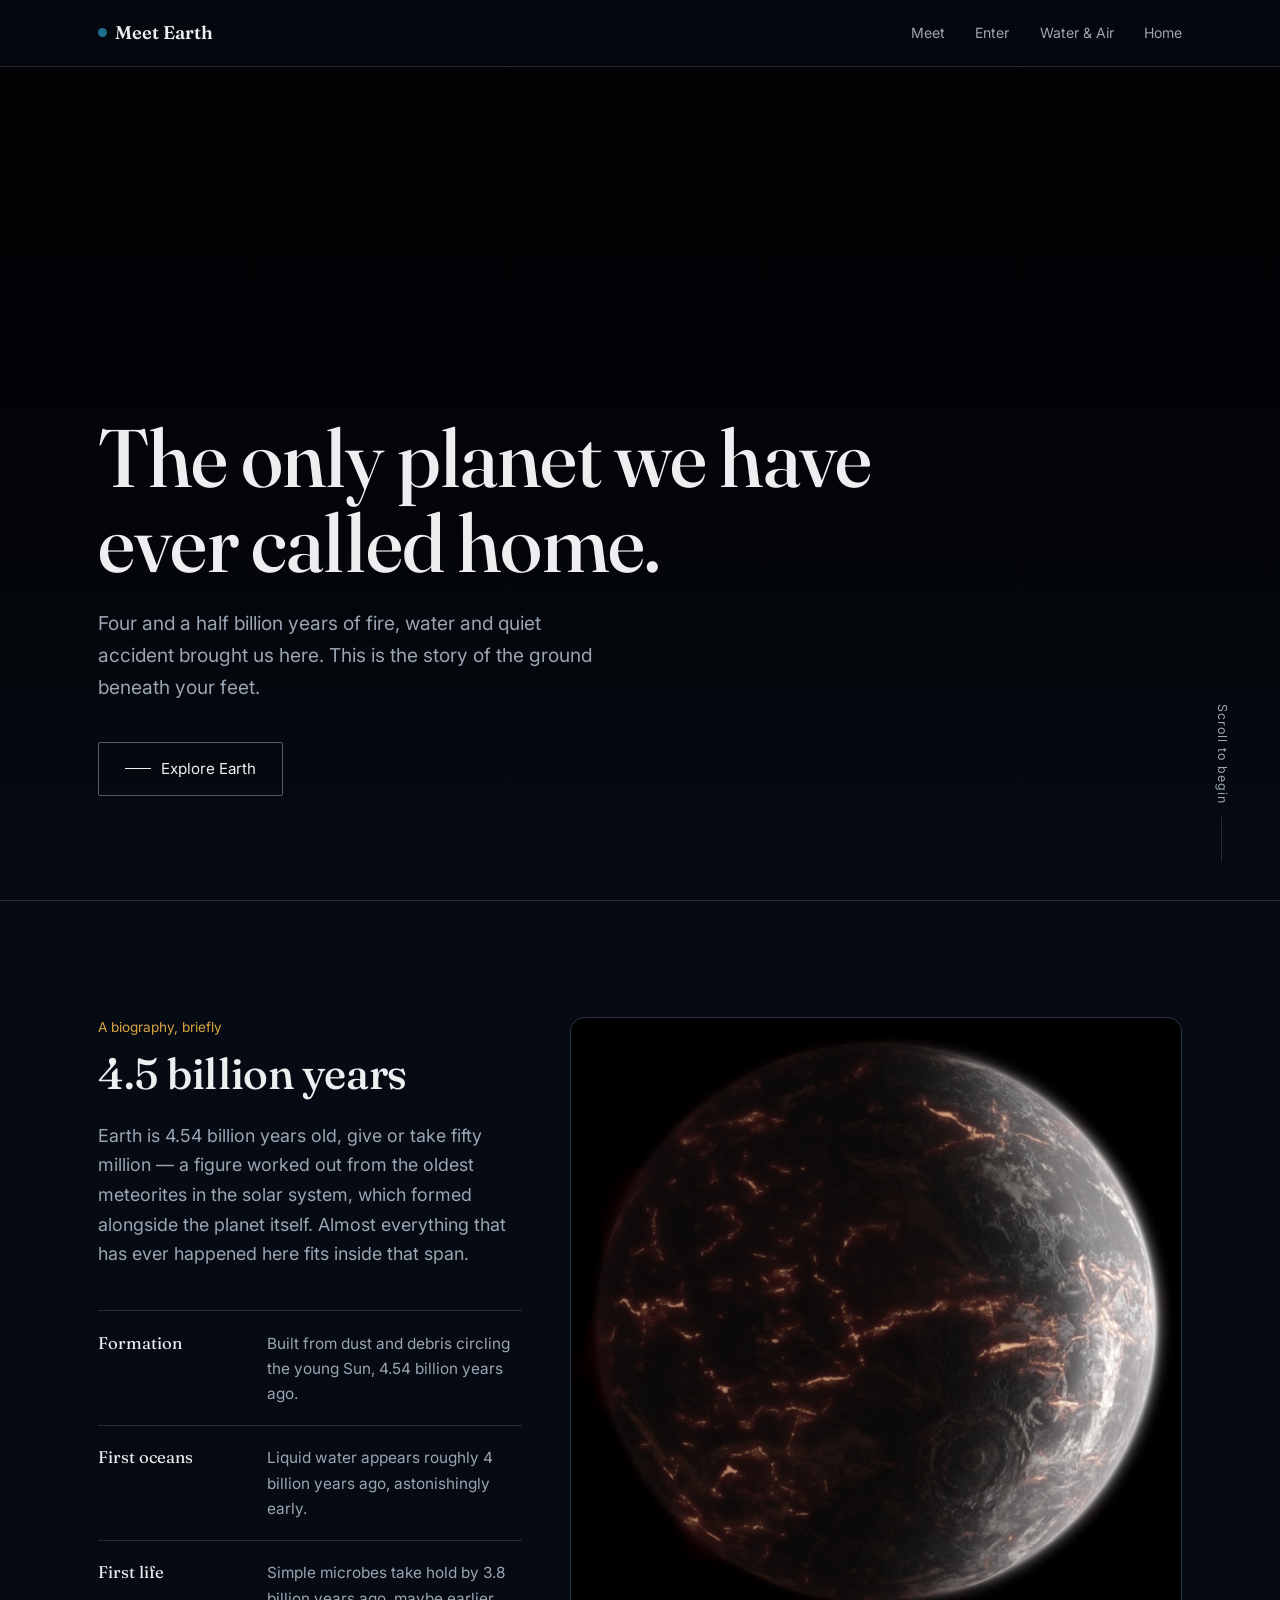
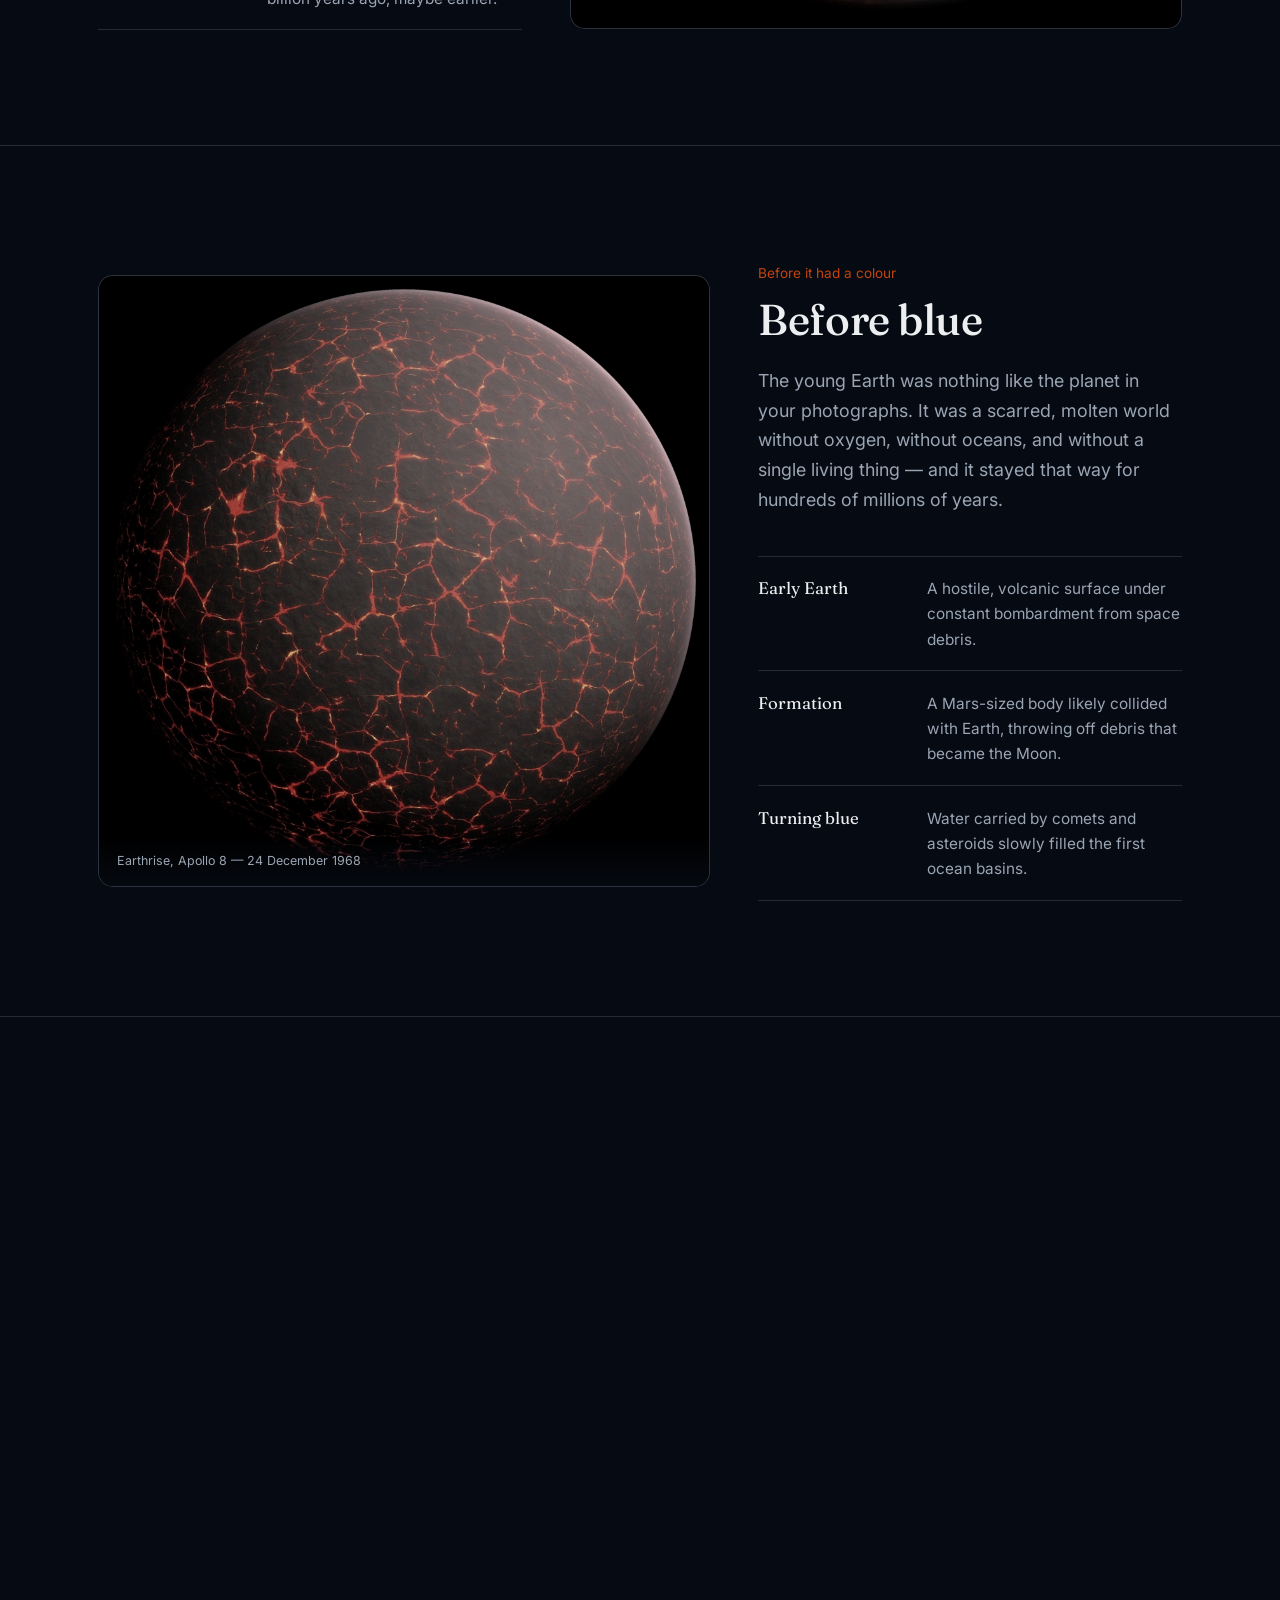
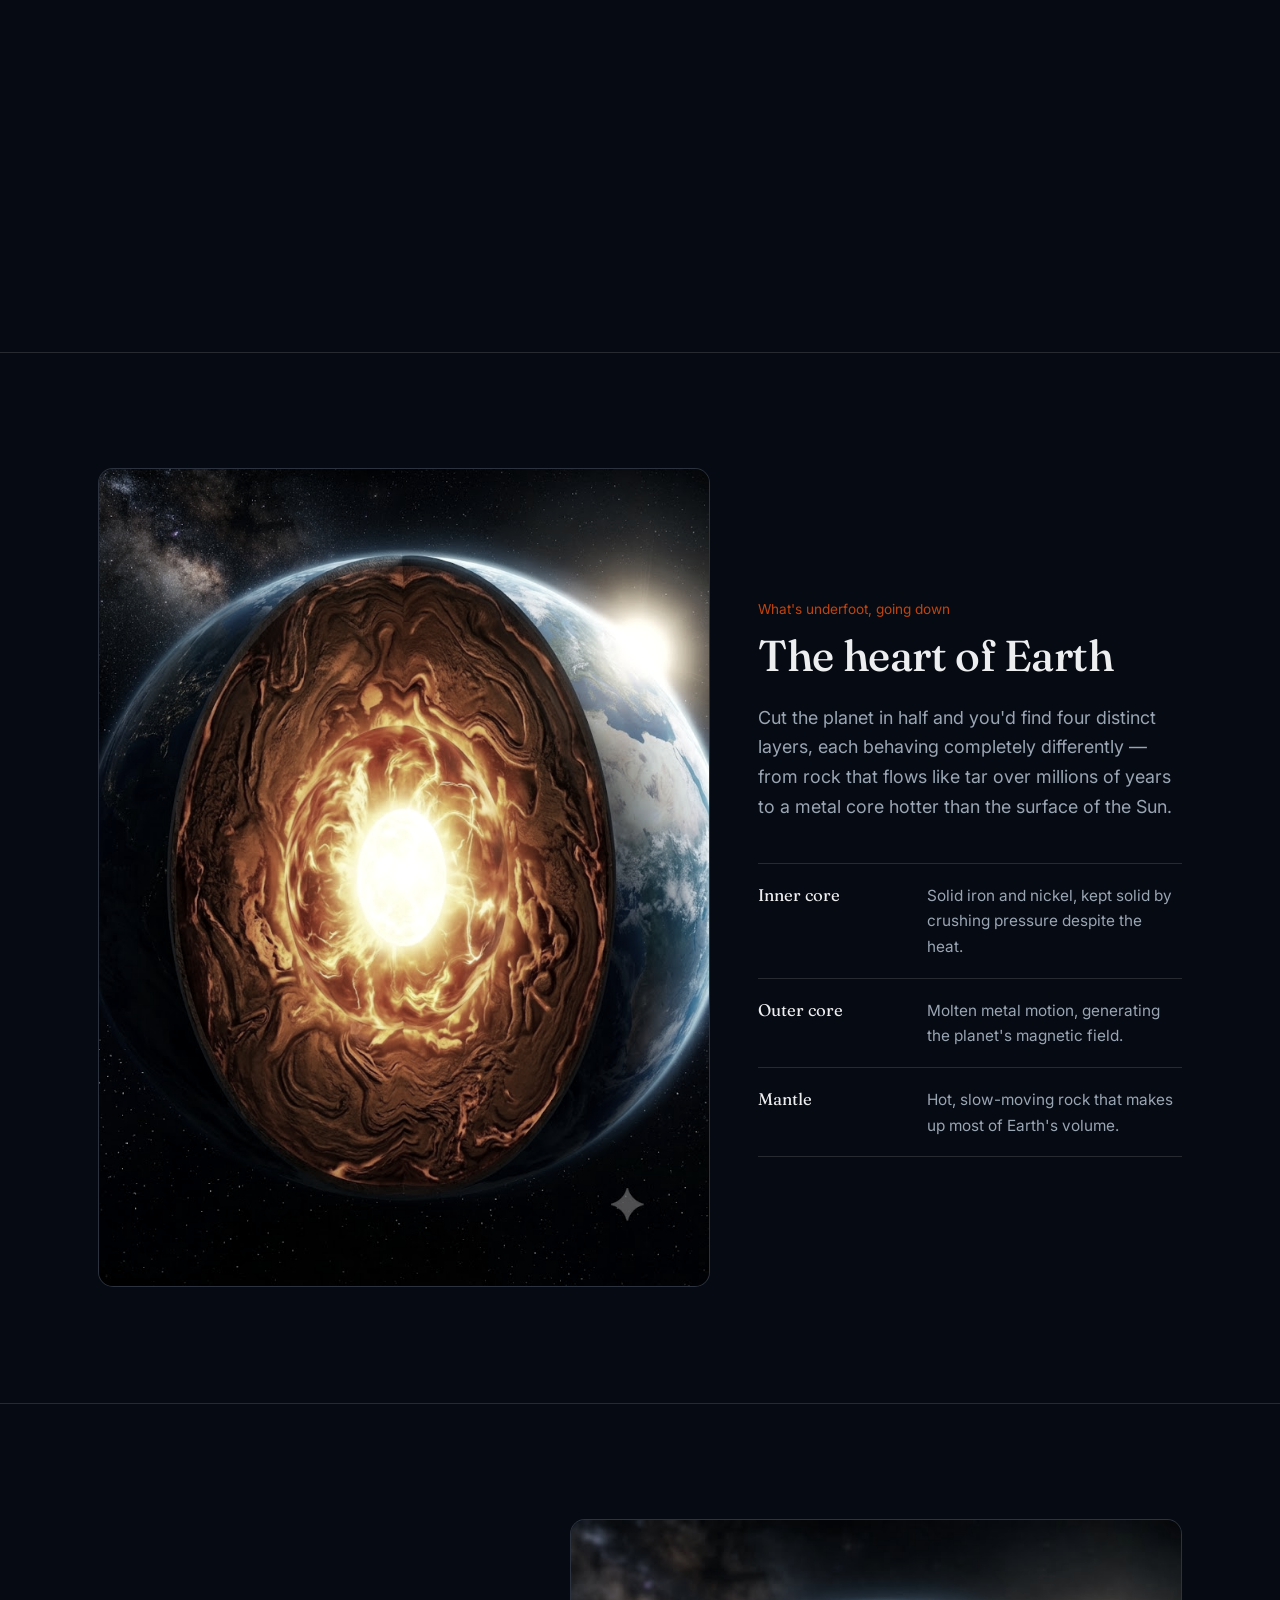
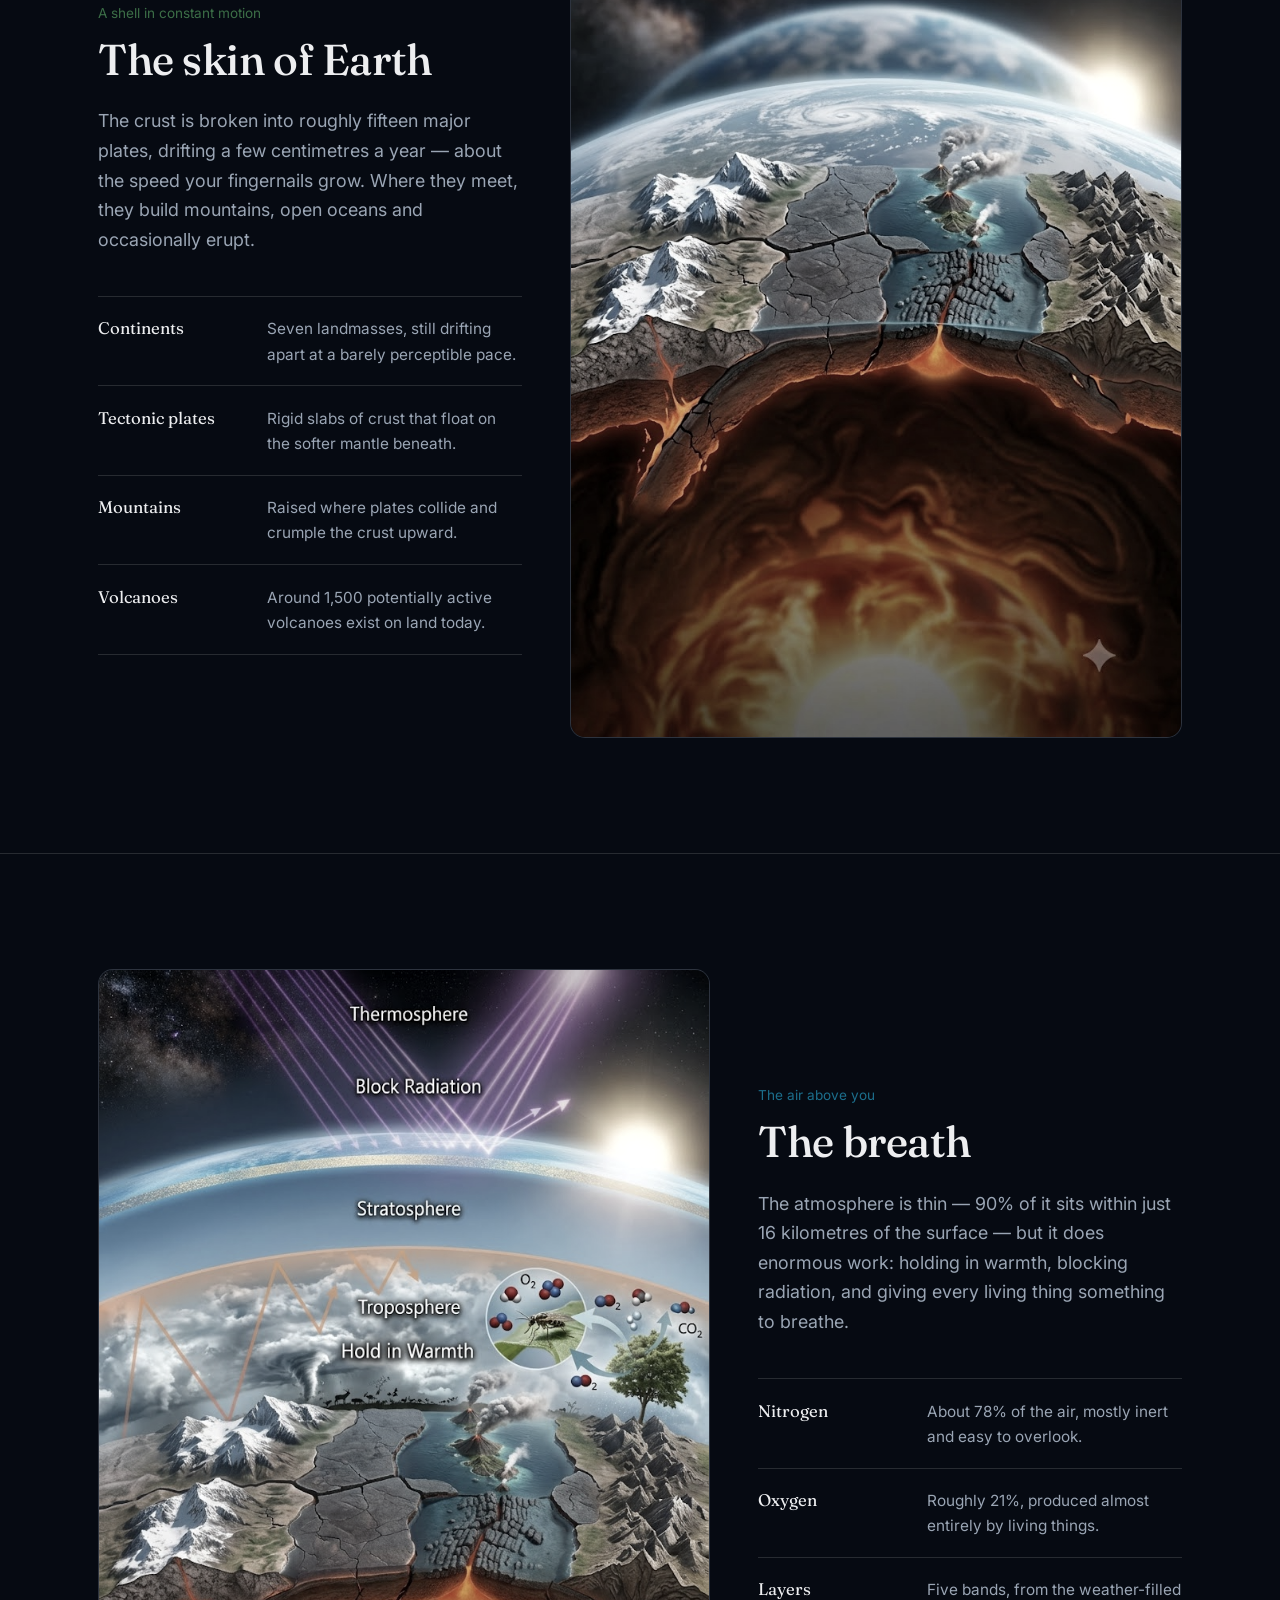
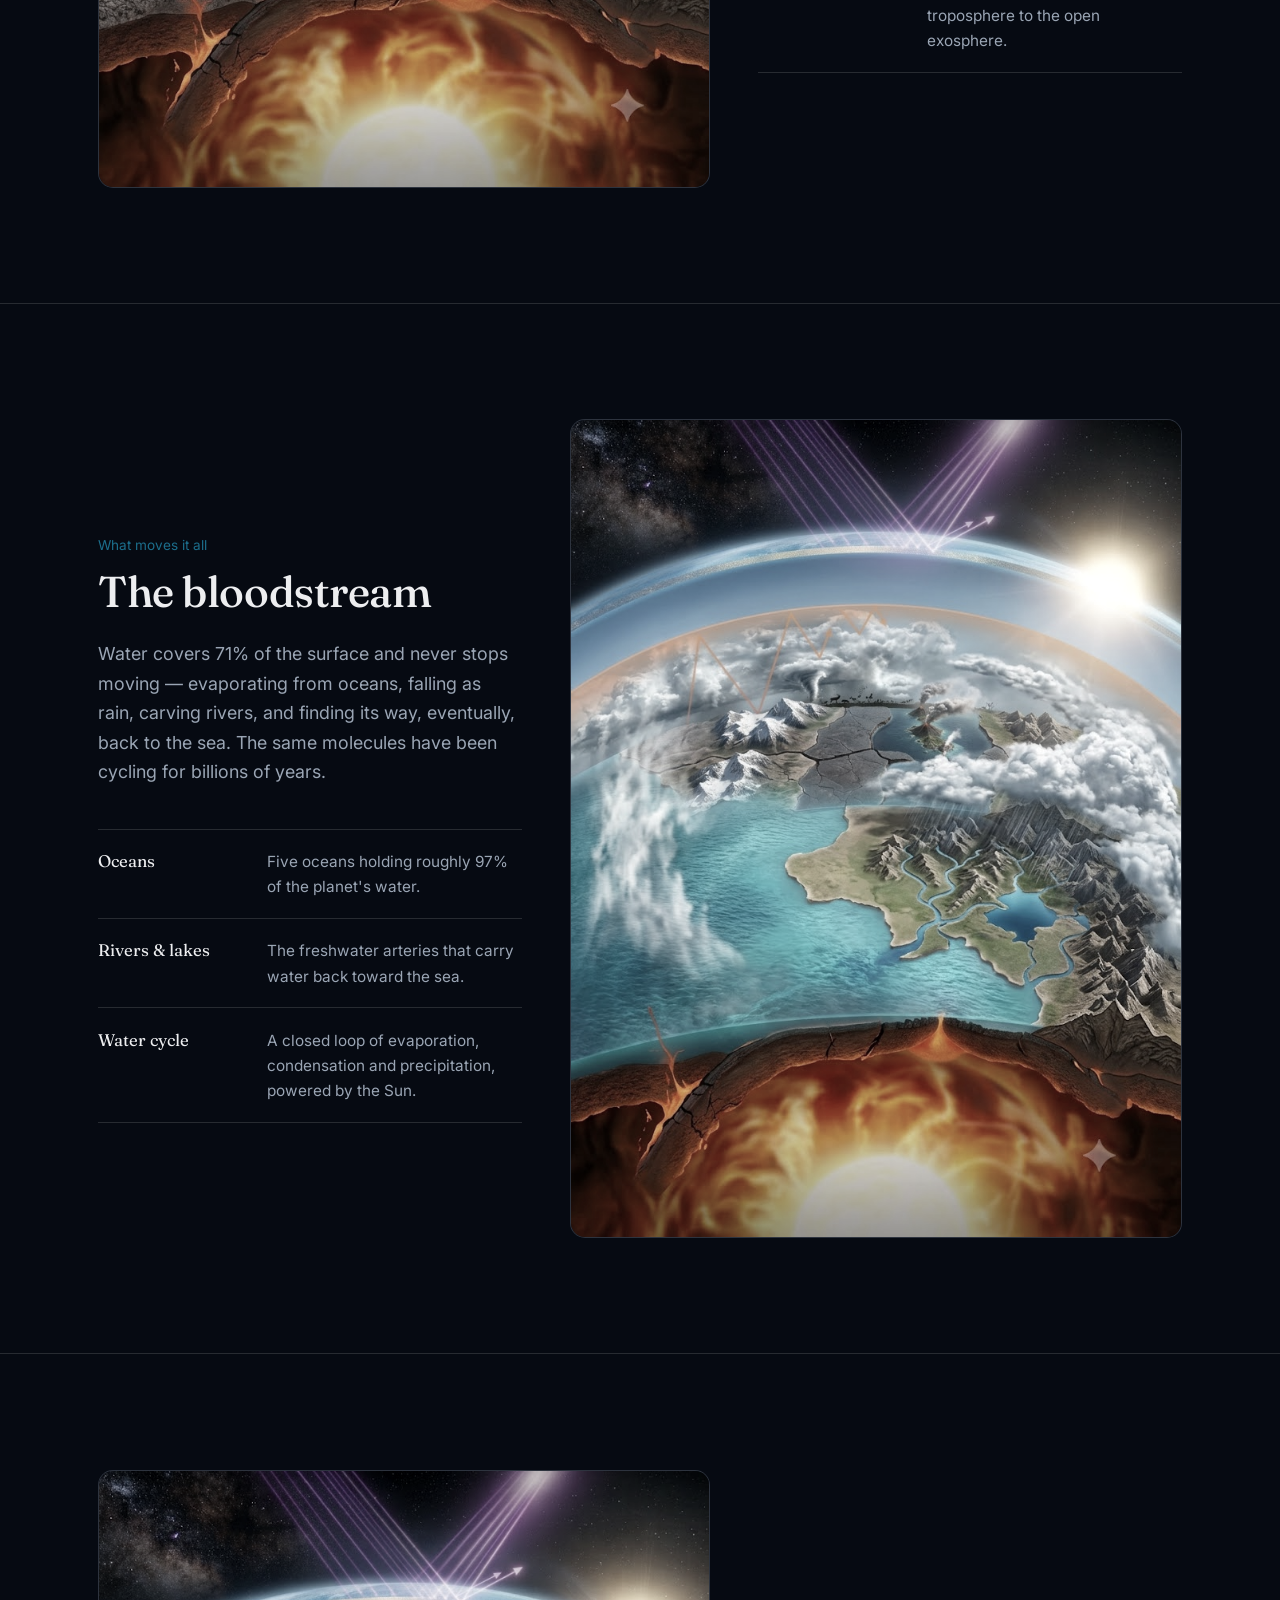
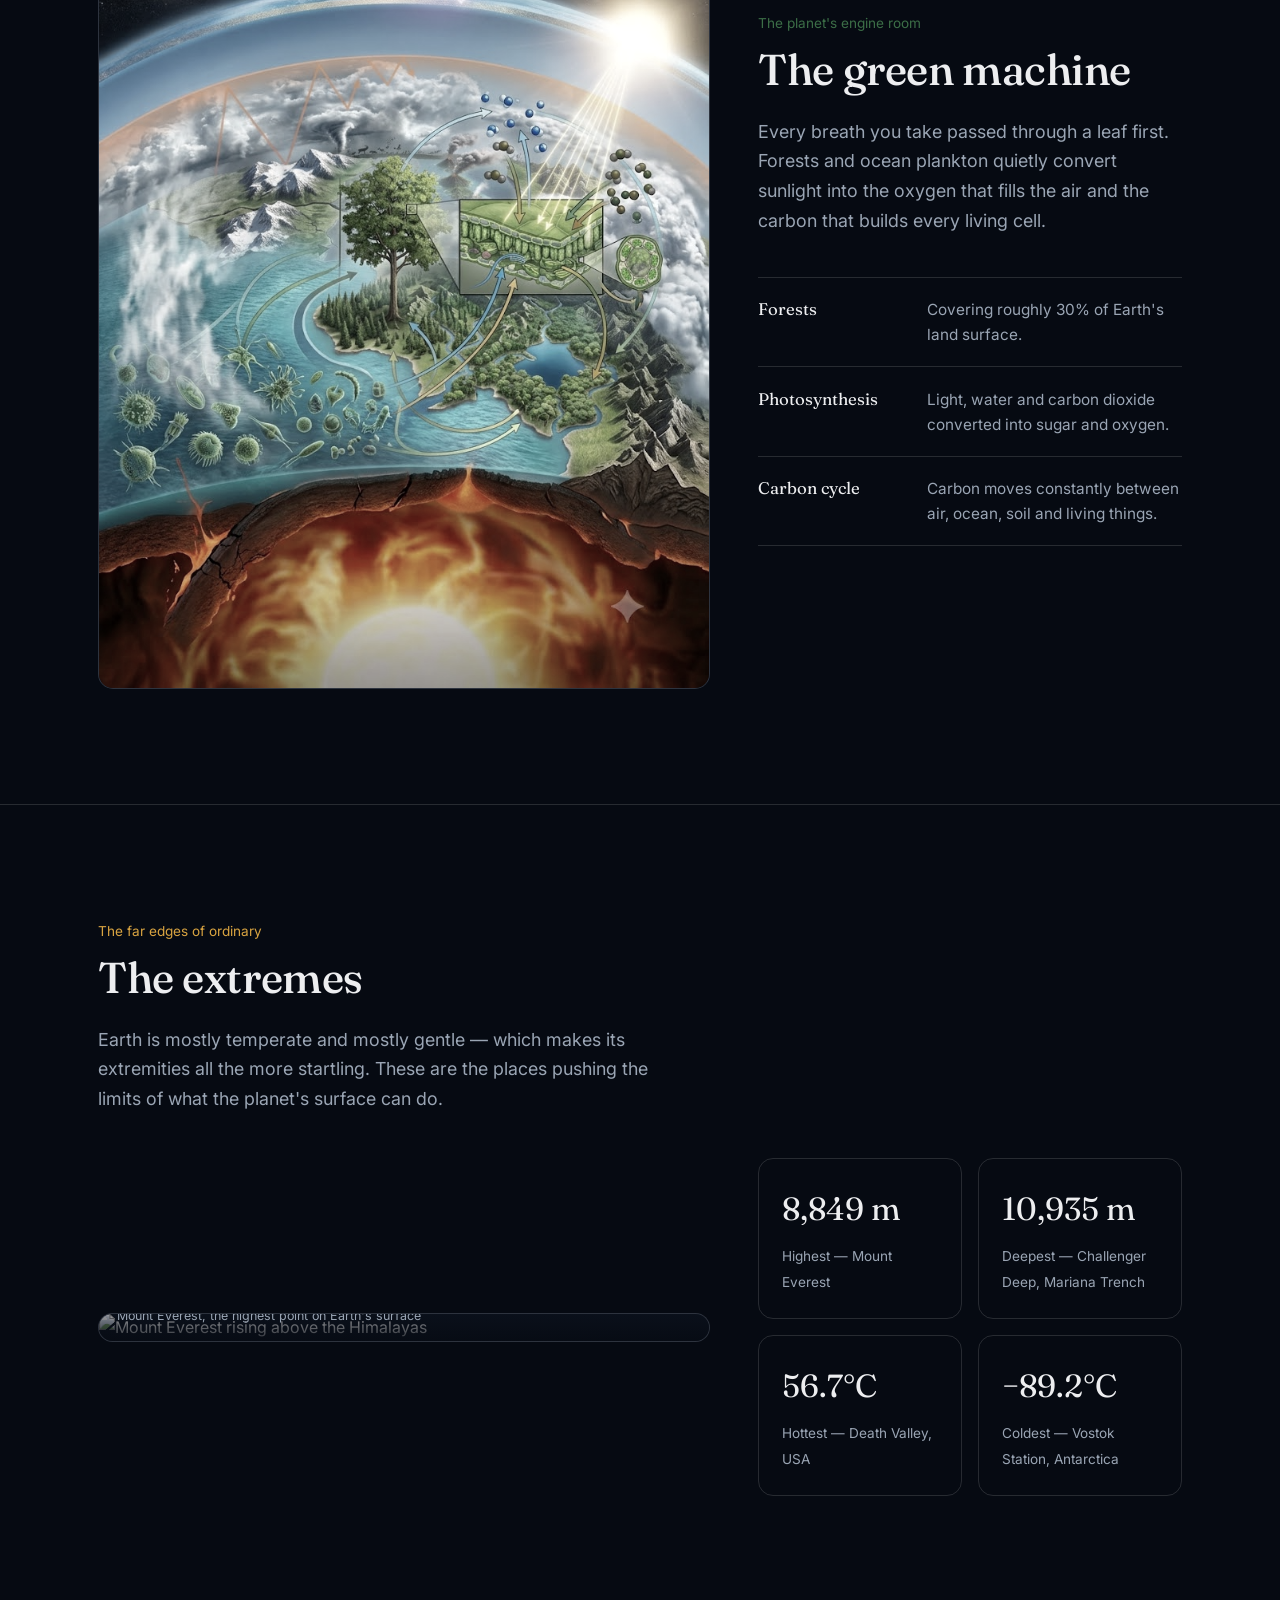
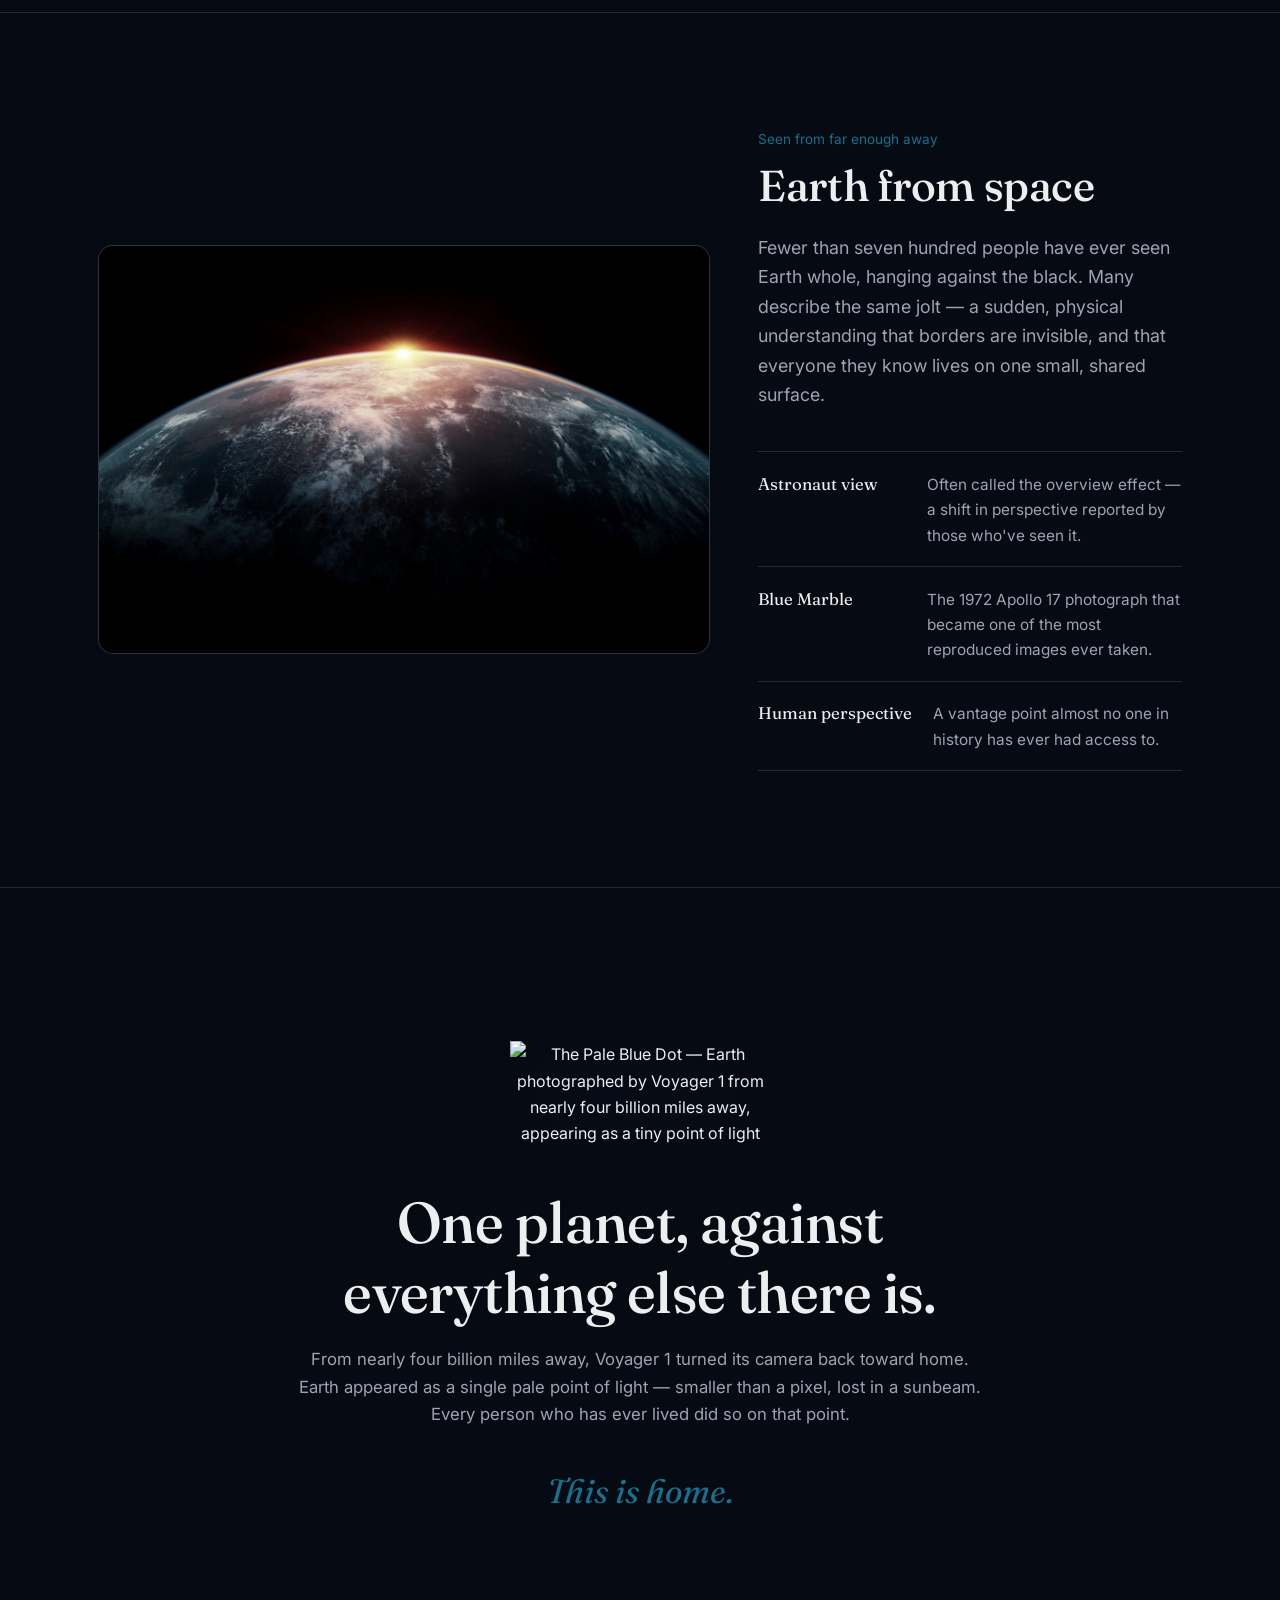
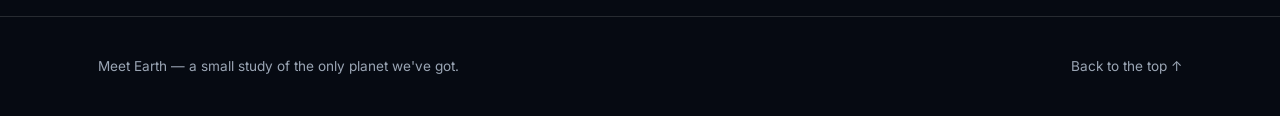
==== index.html @ 146e315c "New" ====
<!DOCTYPE html>
<html lang="en">

<head>
  <meta charset="UTF-8">
  <meta name="viewport" content="width=device-width, initial-scale=1.0">
  <title>Meet Earth</title>

  <link rel="preconnect" href="https://fonts.googleapis.com">
  <link rel="preconnect" href="https://fonts.gstatic.com" crossorigin>
  <link
    href="https://fonts.googleapis.com/css2?family=Fraunces:opsz,wght@9..144,300;9..144,500;9..144,600;9..144,700&family=Inter:wght@300;400;500;600&display=swap"
    rel="stylesheet">
  <link href="https://cdnjs.cloudflare.com/ajax/libs/bootstrap/5.3.3/css/bootstrap.min.css" rel="stylesheet">
  <link rel="stylesheet" href="css/style.css">
  <link rel="shortcut icon" href="img/image copy 35.png" type="image/x-icon">
</head>

<body>

  <nav class="site-nav">
  <div class="container-narrow">
    <a href="#top" class="brand"><span class="brand-dot"></span>Meet Earth</a>

    <input type="checkbox" id="navToggle" class="nav-toggle-checkbox">
    <label for="navToggle" class="nav-toggle" aria-label="Toggle menu">
      <span></span>
      <span></span>
      <span></span>
    </label>

    <ul class="nav-links">
      <li><a class="active" href="index.html">Meet</a></li>
      <li><a href="earth.html">Enter</a></li>
      <li><a href="earth1.html">Water &amp; Air</a></li>
      <!-- <li><a href="#ch10">Extremes</a></li> -->
      <li><a href="#ch12">Home</a></li>
    </ul>
  </div>
</nav>

  <!-- 01 HERO -->
  <header id="top" class="hero">
    <div class="container-narrow hero-inner">

      <h1>The only planet we have ever called home.</h1>
      <p class="hero-tagline">Four and a half billion years of fire, water and quiet accident brought us here. This is
        the story of the ground beneath your feet.</p>
      <a href="#ch02" class="cta"><span class="line"></span> Explore Earth</a>
    </div>
    <div class="hero-scroll">Scroll to begin</div>
  </header>

  <main>

    <!-- 02 — 4.5 BILLION YEARS -->
    <section id="ch02" class="chapter">
      <div class="container-narrow">
        <div class="row g-5 align-items-center">
          <div class="col-lg-5 reveal">
            
            <p class="chapter-kicker">A biography, briefly</p>
            <h2 class="chapter-title">4.5 billion years</h2>
            <p class="chapter-lede">Earth is 4.54 billion years old, give or take fifty million — a figure worked out
              from the oldest meteorites in the solar system, which formed alongside the planet itself. Almost
              everything that has ever happened here fits inside that span.</p>
            <ul class="facts">
              <li><span class="f-label">Formation</span>
                <p class="f-detail">Built from dust and debris circling the young Sun, 4.54 billion years ago.</p>
              </li>
              <li><span class="f-label">First oceans</span>
                <p class="f-detail">Liquid water appears roughly 4 billion years ago, astonishingly early.</p>
              </li>
              <li><span class="f-label">First life</span>
                <p class="f-detail">Simple microbes take hold by 3.8 billion years ago, maybe earlier.</p>
              </li>
            </ul>
          </div>
          <div class="col-lg-7 reveal">
            <div class="media-frame">
              <img src="img/image copy 3.png" alt="">
            </div>
          </div>
        </div>
      </div>
    </section>

    <!-- 03 — BEFORE BLUE -->
    <section id="ch03" class="chapter">
      <div class="container-narrow">
        <div class="row g-5 align-items-center row-reverse-lg is-rev">
          <div class="col-lg-5 reveal">
           
            <p class="chapter-kicker">Before it had a colour</p>
            <h2 class="chapter-title">Before blue</h2>
            <p class="chapter-lede">The young Earth was nothing like the planet in your photographs. It was a scarred,
              molten world without oxygen, without oceans, and without a single living thing — and it stayed that way
              for hundreds of millions of years.</p>
            <ul class="facts">
              <li><span class="f-label">Early Earth</span>
                <p class="f-detail">A hostile, volcanic surface under constant bombardment from space debris.</p>
              </li>
              <li><span class="f-label">Formation</span>
                <p class="f-detail">A Mars-sized body likely collided with Earth, throwing off debris that became the
                  Moon.</p>
              </li>
              <li><span class="f-label">Turning blue</span>
                <p class="f-detail">Water carried by comets and asteroids slowly filled the first ocean basins.</p>
              </li>
            </ul>
          </div>
          <div class="col-lg-7 reveal">
            <div class="media-frame">
              <img src="img/image copy 2.png" alt="">
              <div class="cap">Earthrise, Apollo 8 — 24 December 1968</div>
            </div>
          </div>
        </div>
      </div>
    </section>

    <!-- 04 — THE PLANET THAT MOVES -->
    <section id="ch04" class="chapter">
      <div class="container-narrow">
        <div class="row g-5 align-items-center">
          <div class="col-lg-5 reveal">
            
            <p class="chapter-kicker">Nothing here stands still</p>
            <h2 class="chapter-title">The planet that moves</h2>
            <p class="chapter-lede">You are currently spinning at roughly 1,670 kilometres an hour and hurtling around
              the Sun at over 107,000 kilometres an hour — and you feel none of it. Earth's motion is what gives us day,
              night and the seasons.</p>
            <ul class="facts">
              <li><span class="f-label">Rotation</span>
                <p class="f-detail">One spin on its axis every 23 hours, 56 minutes.</p>
              </li>
              <li><span class="f-label">Revolution</span>
                <p class="f-detail">One full orbit of the Sun every 365.25 days.</p>
              </li>
              <li><span class="f-label">Day &amp; night</span>
                <p class="f-detail">Caused by rotation, not by the Sun moving around us.</p>
              </li>
              <li><span class="f-label">Seasons</span>
                <p class="f-detail">A 23.5° axial tilt, not distance from the Sun, is what drives them.</p>
              </li>
            </ul>
          </div>
          <div class="col-lg-7 reveal">
            <div class="media-frame">
              <img src="https://commons.wikimedia.org/wiki/Special:FilePath/Nasa%20blue%20marble.jpg?width=1400"
                alt="A full-disc view of Earth showing the curve of the planet against space">
            </div>
          </div>
        </div>
      </div>
    </section>

    <!-- 05 — THE HEART OF EARTH -->
    <section id="ch05" class="chapter">
      <div class="container-narrow">
        <div class="row g-5 align-items-center row-reverse-lg is-rev">
          <div class="col-lg-5 reveal">
           
            <p class="chapter-kicker">What's underfoot, going down</p>
            <h2 class="chapter-title">The heart of Earth</h2>
            <p class="chapter-lede">Cut the planet in half and you'd find four distinct layers, each behaving completely
              differently — from rock that flows like tar over millions of years to a metal core hotter than the surface
              of the Sun.</p>
            <ul class="facts">
              <li><span class="f-label">Inner core</span>
                <p class="f-detail">Solid iron and nickel, kept solid by crushing pressure despite the heat.</p>
              </li>
              <li><span class="f-label">Outer core</span>
                <p class="f-detail">Molten metal motion, generating the planet's magnetic field.</p>
              </li>
              <li><span class="f-label">Mantle</span>
                <p class="f-detail">Hot, slow-moving rock that makes up most of Earth's volume.</p>
              </li>
            </ul>
          </div>
          <div class="col-lg-7 reveal">
            <div class="media-frame">
              <img
                src="img/image copy 29.png" alt="Cutaway diagram of Earth's internal structure showing inner core, outer core, mantle and crust">
            </div>
          </div>
        </div>
      </div>
    </section>

    <!-- 06 — THE SKIN OF EARTH -->
    <section id="ch06" class="chapter">
      <div class="container-narrow">
        <div class="row g-5 align-items-center">
          <div class="col-lg-5 reveal">
            
            <p class="chapter-kicker">A shell in constant motion</p>
            <h2 class="chapter-title">The skin of Earth</h2>
            <p class="chapter-lede">The crust is broken into roughly fifteen major plates, drifting a few centimetres a
              year — about the speed your fingernails grow. Where they meet, they build mountains, open oceans and
              occasionally erupt.</p>
            <ul class="facts">
              <li><span class="f-label">Continents</span>
                <p class="f-detail">Seven landmasses, still drifting apart at a barely perceptible pace.</p>
              </li>
              <li><span class="f-label">Tectonic plates</span>
                <p class="f-detail">Rigid slabs of crust that float on the softer mantle beneath.</p>
              </li>
              <li><span class="f-label">Mountains</span>
                <p class="f-detail">Raised where plates collide and crumple the crust upward.</p>
              </li>
              <li><span class="f-label">Volcanoes</span>
                <p class="f-detail">Around 1,500 potentially active volcanoes exist on land today.</p>
              </li>
            </ul>
          </div>
          <div class="col-lg-7 reveal">
            <div class="media-frame">
              <img
                src="img/image copy 30.png"alt="Diagram of Earth's major tectonic plate boundaries">
            </div>
          </div>
        </div>
      </div>
    </section>

    <!-- 07 — THE BREATH -->
    <section id="ch07" class="chapter">
      <div class="container-narrow">
        <div class="row g-5 align-items-center row-reverse-lg is-rev">
          <div class="col-lg-5 reveal">
            
            <p class="chapter-kicker">The air above you</p>
            <h2 class="chapter-title">The breath</h2>
            <p class="chapter-lede">The atmosphere is thin — 90% of it sits within just 16 kilometres of the surface —
              but it does enormous work: holding in warmth, blocking radiation, and giving every living thing something
              to breathe.</p>
            <ul class="facts">
              <li><span class="f-label">Nitrogen</span>
                <p class="f-detail">About 78% of the air, mostly inert and easy to overlook.</p>
              </li>
              <li><span class="f-label">Oxygen</span>
                <p class="f-detail">Roughly 21%, produced almost entirely by living things.</p>
              </li>
              <li><span class="f-label">Layers</span>
                <p class="f-detail">Five bands, from the weather-filled troposphere to the open exosphere.</p>
              </li>
            </ul>
          </div>
          <div class="col-lg-7 reveal">
            <div class="media-frame">
              <img
                src="img/image copy 31.png"alt="Diagram of Earth's five atmospheric layers from troposphere to exosphere">
            </div>
          </div>
        </div>
      </div>
    </section>

    <!-- 08 — THE BLOODSTREAM -->
    <section id="ch08" class="chapter">
      <div class="container-narrow">
        <div class="row g-5 align-items-center">
          <div class="col-lg-5 reveal">
            
            <p class="chapter-kicker">What moves it all</p>
            <h2 class="chapter-title">The bloodstream</h2>
            <p class="chapter-lede">Water covers 71% of the surface and never stops moving — evaporating from oceans,
              falling as rain, carving rivers, and finding its way, eventually, back to the sea. The same molecules have
              been cycling for billions of years.</p>
            <ul class="facts">
              <li><span class="f-label">Oceans</span>
                <p class="f-detail">Five oceans holding roughly 97% of the planet's water.</p>
              </li>
              <li><span class="f-label">Rivers &amp; lakes</span>
                <p class="f-detail">The freshwater arteries that carry water back toward the sea.</p>
              </li>
              <li><span class="f-label">Water cycle</span>
                <p class="f-detail">A closed loop of evaporation, condensation and precipitation, powered by the Sun.
                </p>
              </li>
            </ul>
          </div>
          <div class="col-lg-7 reveal">
            <div class="media-frame">
              <img
                src="img/image copy 32.png"alt="Diagram of the water cycle showing evaporation, condensation, precipitation and runoff">
            </div>
          </div>
        </div>
      </div>
    </section>

    <!-- 09 — THE GREEN MACHINE -->
    <section id="ch09" class="chapter">
      <div class="container-narrow">
        <div class="row g-5 align-items-center row-reverse-lg is-rev">
          <div class="col-lg-5 reveal">
            
            <p class="chapter-kicker">The planet's engine room</p>
            <h2 class="chapter-title">The green machine</h2>
            <p class="chapter-lede">Every breath you take passed through a leaf first. Forests and ocean plankton
              quietly convert sunlight into the oxygen that fills the air and the carbon that builds every living cell.
            </p>
            <ul class="facts">
              <li><span class="f-label">Forests</span>
                <p class="f-detail">Covering roughly 30% of Earth's land surface.</p>
              </li>
              <li><span class="f-label">Photosynthesis</span>
                <p class="f-detail">Light, water and carbon dioxide converted into sugar and oxygen.</p>
              </li>
              <li><span class="f-label">Carbon cycle</span>
                <p class="f-detail">Carbon moves constantly between air, ocean, soil and living things.</p>
              </li>
            </ul>
          </div>
          <div class="col-lg-7 reveal">
            <div class="media-frame">
              <img
                src="img/image copy 33.png"alt="Diagram illustrating photosynthesis and the carbon cycle">
            </div>
          </div>
        </div>
      </div>
    </section>

    <!-- 10 — THE EXTREMES -->
    <section id="ch10" class="chapter">
      <div class="container-narrow">
        <div class="reveal" style="margin-bottom:2.8rem;">
         
          <p class="chapter-kicker">The far edges of ordinary</p>
          <h2 class="chapter-title">The extremes</h2>
          <p class="chapter-lede">Earth is mostly temperate and mostly gentle — which makes its extremities all the more
            startling. These are the places pushing the limits of what the planet's surface can do.</p>
        </div>
        <div class="row g-5 align-items-center">
          <div class="col-lg-7 reveal">
            <div class="media-frame">
              <img src="https://commons.wikimedia.org/wiki/Special:FilePath/Everest%2C%20Himalayas.jpg?width=1400"
                alt="Mount Everest rising above the Himalayas">
              <div class="cap">Mount Everest, the highest point on Earth's surface</div>
            </div>
          </div>
          <div class="col-lg-5 reveal">
            <div class="row g-3">
              <div class="col-6">
                <div class="stat-card"><span class="stat-num">8,849 m</span><span class="stat-label">Highest — Mount
                    Everest</span></div>
              </div>
              <div class="col-6">
                <div class="stat-card"><span class="stat-num">10,935 m</span><span class="stat-label">Deepest —
                    Challenger Deep, Mariana Trench</span></div>
              </div>
              <div class="col-6">
                <div class="stat-card"><span class="stat-num">56.7°C</span><span class="stat-label">Hottest — Death
                    Valley, USA</span></div>
              </div>
              <div class="col-6">
                <div class="stat-card"><span class="stat-num">−89.2°C</span><span class="stat-label">Coldest — Vostok
                    Station, Antarctica</span></div>
              </div>
            </div>
          </div>
        </div>
      </div>
    </section>

    <!-- 11 — EARTH FROM SPACE -->
    <section id="ch11" class="chapter">
      <div class="container-narrow">
        <div class="row g-5 align-items-center row-reverse-lg is-rev">
          <div class="col-lg-5 reveal">
           
            <p class="chapter-kicker">Seen from far enough away</p>
            <h2 class="chapter-title">Earth from space</h2>
            <p class="chapter-lede">Fewer than seven hundred people have ever seen Earth whole, hanging against the
              black. Many describe the same jolt — a sudden, physical understanding that borders are invisible, and that
              everyone they know lives on one small, shared surface.</p>
            <ul class="facts">
              <li><span class="f-label">Astronaut view</span>
                <p class="f-detail">Often called the overview effect — a shift in perspective reported by those who've
                  seen it.</p>
              </li>
              <li><span class="f-label">Blue Marble</span>
                <p class="f-detail">The 1972 Apollo 17 photograph that became one of the most reproduced images ever
                  taken.</p>
              </li>
              <li><span class="f-label">Human perspective</span>
                <p class="f-detail">A vantage point almost no one in history has ever had access to.</p>
              </li>
            </ul>
          </div>
          <div class="col-lg-7 reveal">
            <div class="media-frame">
              <img src="img/image copy 4.png" alt="">
            </div>
          </div>
        </div>
      </div>
    </section>

    <!-- 12 — THE REALIZATION -->
    <section id="ch12" class="chapter finale">
      <div class="container-narrow">
        <img src="https://commons.wikimedia.org/wiki/Special:FilePath/Pale%20Blue%20Dot.png?width=900"
          alt="The Pale Blue Dot — Earth photographed by Voyager 1 from nearly four billion miles away, appearing as a tiny point of light"
          class="finale-img reveal">
        
        <h2 class="reveal">One planet, against everything else there is.</h2>
        <p class="reveal">From nearly four billion miles away, Voyager 1 turned its camera back toward home. Earth
          appeared as a single pale point of light — smaller than a pixel, lost in a sunbeam. Every person who has ever
          lived did so on that point.</p>
        <span class="home-word reveal">This is home.</span>
      </div>
    </section>

  </main>

  <footer>
    <div class="container-narrow d-flex flex-wrap justify-content-between align-items-center gap-2">
      <p>Meet Earth — a small study of the only planet we've got.</p>
      <a href="#top" class="back-top">Back to the top ↑</a>
    </div>
  </footer>

  <script src="https://cdnjs.cloudflare.com/ajax/libs/bootstrap/5.3.3/js/bootstrap.bundle.min.js"></script>
  <script>
    const io = new IntersectionObserver((entries) => {
      entries.forEach(e => { if (e.isIntersecting) { e.target.classList.add('in'); io.unobserve(e.target); } });
    }, { threshold: 0.18 });
    document.querySelectorAll('.reveal').forEach(el => io.observe(el));
  </script>
</body>

</html>
---- css/style.css ----
:root {
  --void: #060A12;
  --panel: #0D1420;
  --ivory: #EDEEF0;
  --mist: #9AA5B4;
  --ocean: #1C6E8C;
  --ember: #C1440E;
  --moss: #3C6E47;
  --gold: #D9A441;
  --rule: rgba(237, 238, 240, 0.14);
}

::selection {
  background: var(--ocean);
  color: var(--void);
}

html {
  scroll-behavior: smooth;
}

body {
  background: var(--void);
  color: var(--ivory);
  font-family: 'Inter', -apple-system, sans-serif;
  font-weight: 400;
  line-height: 1.65;
  -webkit-font-smoothing: antialiased;
  overflow-x: hidden;
}

h1,
h2,
h3,
.display-serif {
  font-family: 'Fraunces', Georgia, serif;
  letter-spacing: -0.01em;
}

.container-narrow {
  max-width: 1180px;
  margin: 0 auto;
  padding: 0 clamp(1.25rem, 4vw, 3rem);
}

p,
li {
  max-width: 62ch;
  color: var(--mist);
  font-size: 1.05rem;
}

a {
  color: inherit;
}

/* ---------- NAV ---------- */
.site-nav {
  position: fixed;
  top: 0;
  left: 0;
  right: 0;
  z-index: 100;
  background: rgba(6, 10, 18, 0.72);
  backdrop-filter: blur(10px);
  border-bottom: 1px solid var(--rule);
  transition: border-color .3s ease;
}

.site-nav .container-narrow {
  display: flex;
  align-items: center;
  justify-content: space-between;
  height: 66px;
  position: relative; /* NEW — gives .nav-links a positioning anchor */
}

.brand {
  font-family: 'Fraunces', serif;
  font-weight: 600;
  font-size: 1.15rem;
  color: var(--ivory);
  text-decoration: none;
  display: flex;
  align-items: center;
  gap: .5rem;
}

.brand-dot {
  width: 9px;
  height: 9px;
  border-radius: 50%;
  background: var(--ocean);
  display: inline-block;
}

.nav-links {
  display: flex;
  gap: 1.9rem;
  list-style: none;
  margin: 0;
  padding: 0;
}

.nav-links a {
  font-size: .88rem;
  color: var(--mist);
  text-decoration: none;
  position: relative;
  padding-bottom: 4px;
}

.nav-links a::after {
  content: "";
  position: absolute;
  left: 0;
  bottom: 0;
  height: 1px;
  width: 0;
  background: var(--ocean);
  transition: width .28s ease;
}

.nav-links a:hover {
  color: var(--ivory);
}

.nav-links a:hover::after {
  width: 100%;
}

/* ============ NEW: hamburger + checkbox toggle ============ */

.nav-toggle-checkbox {
  position: absolute;
  opacity: 0;
  pointer-events: none;
}

.nav-toggle {
  display: none;
  flex-direction: column;
  justify-content: space-between;
  width: 24px;
  height: 18px;
  cursor: pointer;
  z-index: 101;
}

.nav-toggle span {
  display: block;
  height: 2px;
  width: 100%;
  background: var(--ivory);
  border-radius: 2px;
  transition: transform .28s ease, opacity .28s ease;
}

.nav-toggle-checkbox:checked ~ .nav-toggle span:nth-child(1) {
  transform: translateY(8px) rotate(45deg);
}
.nav-toggle-checkbox:checked ~ .nav-toggle span:nth-child(2) {
  opacity: 0;
}
.nav-toggle-checkbox:checked ~ .nav-toggle span:nth-child(3) {
  transform: translateY(-8px) rotate(-45deg);
}

@media (max-width: 900px) {
  .nav-toggle {
    display: flex;
  }

  .nav-links {
    position: absolute; /* anchored to .container-narrow, which is now position: relative */
    top: 66px;
    left: 0;
    right: 0;
    flex-direction: column;
    gap: 0;
    background: rgba(6, 10, 18, 0.96);
    backdrop-filter: blur(10px);
    visibility: hidden;
    opacity: 0;
    transform: translateY(-10px);
    transition: opacity .28s ease, transform .28s ease, visibility 0s linear .28s;
  }

  .nav-toggle-checkbox:checked ~ .nav-links {
    visibility: visible;
    opacity: 1;
    transform: translateY(0);
    transition: opacity .28s ease, transform .28s ease, visibility 0s linear 0s;
  }

  .nav-links li {
    padding: 1rem 1.5rem;
    border-bottom: 1px solid var(--rule);
  }
}

/* ---------- HERO ---------- */
.hero {
  position: relative;
  min-height: 100vh;
  display: flex;
  align-items: flex-end;
  background: #000 url('https://commons.wikimedia.org/wiki/Special:FilePath/The%20Blue%20Marble%2C%20AS17-148-22727.jpg?width=1920') 
  center 62% / cover no-repeat;
  background-size: cover;
}

.hero::before {
  content: "";
  position: absolute;
  inset: 0;
  background: linear-gradient(180deg, rgba(6, 10, 18, 0.15) 0%, rgba(6, 10, 18, 0.35) 45%, rgba(6, 10, 18, 0.96) 96%);
}

.hero-inner {
  position: relative;
  z-index: 2;
  padding-bottom: 6.5rem;
  width: 100%;
}

.hero-eyebrow {
  color: var(--ocean);
  font-size: .8rem;
  letter-spacing: .06em;
  margin-bottom: 1.1rem;
  opacity: 0;
  transform: translateY(10px);
  animation: rise .9s .15s ease forwards;
}

.hero h1 {
  font-size: clamp(2.6rem, 6.4vw, 5.1rem);
  font-weight: 500;
  color: var(--ivory);
  max-width: 16ch;
  margin-bottom: 1.4rem;
  line-height: 1.04;
  opacity: 0;
  transform: translateY(16px);
  animation: rise 1s .3s ease forwards;
}

.hero-tagline {
  font-size: 1.2rem;
  /* color: var(--moss); */
  
  max-width: 42ch;
  margin-bottom: 2.4rem;
  opacity: 0;
  transform: translateY(16px);
  animation: rise 1s .5s ease forwards;
}

@keyframes rise {
  to {
    opacity: 1;
    transform: none;
  }
}

.cta {
  display: inline-flex;
  align-items: center;
  gap: .65rem;
  border: 1px solid rgba(237, 238, 240, 0.35);
  color: var(--ivory);
  text-decoration: none;
  padding: .85rem 1.6rem;
  font-size: .95rem;
  border-radius: 2px;
  position: relative;
  overflow: hidden;
  opacity: 0;
  transform: translateY(16px);
  animation: rise 1s .7s ease forwards;
  transition: border-color .3s ease, color .3s ease;
}

.cta span.line {
  width: 26px;
  height: 1px;
  background: var(--ivory);
  transition: width .35s ease, background .35s ease;
}

.cta:hover {
  border-color: var(--ocean);
  color: var(--ocean);
}

.cta:hover span.line {
  width: 40px;
  background: var(--ocean);
}

.hero-scroll {
  position: absolute;
  right: clamp(1.25rem, 4vw, 3rem);
  bottom: 2.4rem;
  z-index: 2;
  writing-mode: vertical-rl;
  color: var(--mist);
  font-size: .78rem;
  letter-spacing: .08em;
  display: flex;
  align-items: center;
  gap: .7rem;
}

.hero-scroll::after {
  content: "";
  width: 1px;
  height: 46px;
  background: var(--rule);
}

/* ---------- CHAPTER STRUCTURE ---------- */
.chapter {
  padding: clamp(4.5rem, 9vw, 8rem) 0;
  border-top: 1px solid var(--rule);
  position: relative;
}

.chapter-number {
  font-family: 'Fraunces', serif;
  font-weight: 300;
  font-size: clamp(3rem, 7vw, 5.4rem);
  color: transparent;
  -webkit-text-stroke: 1px rgba(237, 238, 240, 0.28);
  line-height: 1;
  margin-bottom: 1rem;
  display: block;
}

.chapter-kicker {
  color: var(--accent, var(--ocean));
  font-size: .85rem;
  margin-bottom: .6rem;
}

.chapter-title {
  font-size: clamp(1.8rem, 3.4vw, 2.7rem);
  font-weight: 500;
  color: var(--ivory);
  max-width: 16ch;
  margin-bottom: 1.3rem;
}

.chapter-lede {
  font-size: 1.12rem;
  color: var(--mist);
  max-width: 52ch;
  margin-bottom: 2.6rem;
}

.media-frame {
  position: relative;
  overflow: hidden;
  background: var(--panel);
  border: 1px solid var(--rule);
  border-radius: 15px;
}

.media-frame img {
  width: 100%;
  height: 100%;
  object-fit: cover;
  display: block;
  filter: grayscale(55%) contrast(1.02);
  transition: filter .6s ease, transform .8s ease;
}

.media-frame:hover img {
  filter: grayscale(0%) contrast(1.05);
  transform: scale(1.035);
}

.media-frame .cap {
  position: absolute;
  left: 0;
  right: 0;
  bottom: 0;
  padding: .9rem 1.1rem;
  font-size: .78rem;
  color: var(--mist);
  background: linear-gradient(0deg, rgba(6, 10, 18, .85), transparent);
}

.facts {
  list-style: none;
  margin: 0;
  padding: 0;
  border-top: 1px solid var(--rule);
}

.facts li {
  display: flex;
  gap: 1.3rem;
  padding: 1.15rem 0;
  border-bottom: 1px solid var(--rule);
  max-width: none;
  align-items: baseline;
  transition: padding-left .3s ease, border-color .3s ease;
}

.facts li:hover {
  padding-left: 5px;
  border-color: var(--accent, var(--ocean));
}

.facts li .f-label {
  color: var(--ivory);
  font-family: 'Fraunces', serif;
  font-size: 1.05rem;
  min-width: 148px;
  flex-shrink: 0;
}

.facts li .f-detail {
  color: var(--mist);
  font-size: .96rem;
  margin: 0;
}

.reveal {
  opacity: 0;
  transform: translateY(26px);
  transition: opacity .8s ease, transform .8s ease;
}

.reveal.in {
  opacity: 1;
  transform: none;
}

/* alternating layout */
.row-reverse-lg {
  flex-direction: row;
}

@media (min-width: 992px) {
  .row-reverse-lg.is-rev {
    flex-direction: row-reverse;
  }
}

/* extremes stat cards */
.stat-card {
  border: 1px solid var(--rule);
  border-radius: 15px;
  padding: 1.5rem 1.4rem;
  height: 100%;
  transition: border-color .3s ease, transform .3s ease;
}

.stat-card:hover {
  border-color: var(--gold);
  transform: translateY(-4px);
}

.stat-card .stat-num {
  font-family: 'Fraunces', serif;
  font-size: 2rem;
  color: var(--ivory);
  display: block;
  margin-bottom: .35rem;
}

.stat-card .stat-label {
  font-size: .85rem;
  color: var(--mist);
  text-transform: none;
}

/* section-specific accents */
#ch02 {
  --accent: var(--gold);
}

#ch03 {
  --accent: var(--ember);
}

#ch04 {
  --accent: var(--ocean);
}

#ch05 {
  --accent: var(--ember);
}

#ch06 {
  --accent: var(--moss);
}

#ch07 {
  --accent: var(--ocean);
}

#ch08 {
  --accent: var(--ocean);
}

#ch09 {
  --accent: var(--moss);
}

#ch10 {
  --accent: var(--gold);
}

#ch11 {
  --accent: var(--ocean);
}

#ch12 {
  --accent: var(--gold);
}

/* ---------- FINALE ---------- */
.finale {
  position: relative;
  padding: clamp(6rem, 12vw, 10rem) 0 clamp(4rem, 8vw, 6rem);
  text-align: center;
  overflow: hidden;
}

.finale-img {
  max-width: 260px;
  width: 40%;
  margin: 0 auto 2.6rem;
  display: block;
  filter: drop-shadow(0 0 40px rgba(28, 110, 140, .25));
}

.finale h2 {
  font-size: clamp(2.1rem, 5vw, 3.6rem);
  font-weight: 500;
  max-width: 18ch;
  margin: 0 auto 1.2rem;
}

.finale p {
  margin: 0 auto;
  text-align: center;
}

.finale .home-word {
  display: block;
  margin-top: 2.2rem;
  font-family: 'Fraunces', serif;
  font-style: italic;
  font-size: clamp(1.6rem, 3vw, 2.1rem);
  color: var(--ocean);
}

footer {
  border-top: 1px solid var(--rule);
  padding: 2.4rem 0;
}

footer p {
  font-size: .85rem;
  color: var(--mist);
  max-width: none;
  margin: 0;
}

.back-top {
  color: var(--mist);
  text-decoration: none;
  font-size: .85rem;
  display: inline-flex;
  align-items: center;
  gap: .5rem;
}

.back-top:hover {
  color: var(--ivory);
}

@media (prefers-reduced-motion: reduce) {
  * {
    animation-duration: 0.01ms !important;
    transition-duration: 0.01ms !important;
  }
}
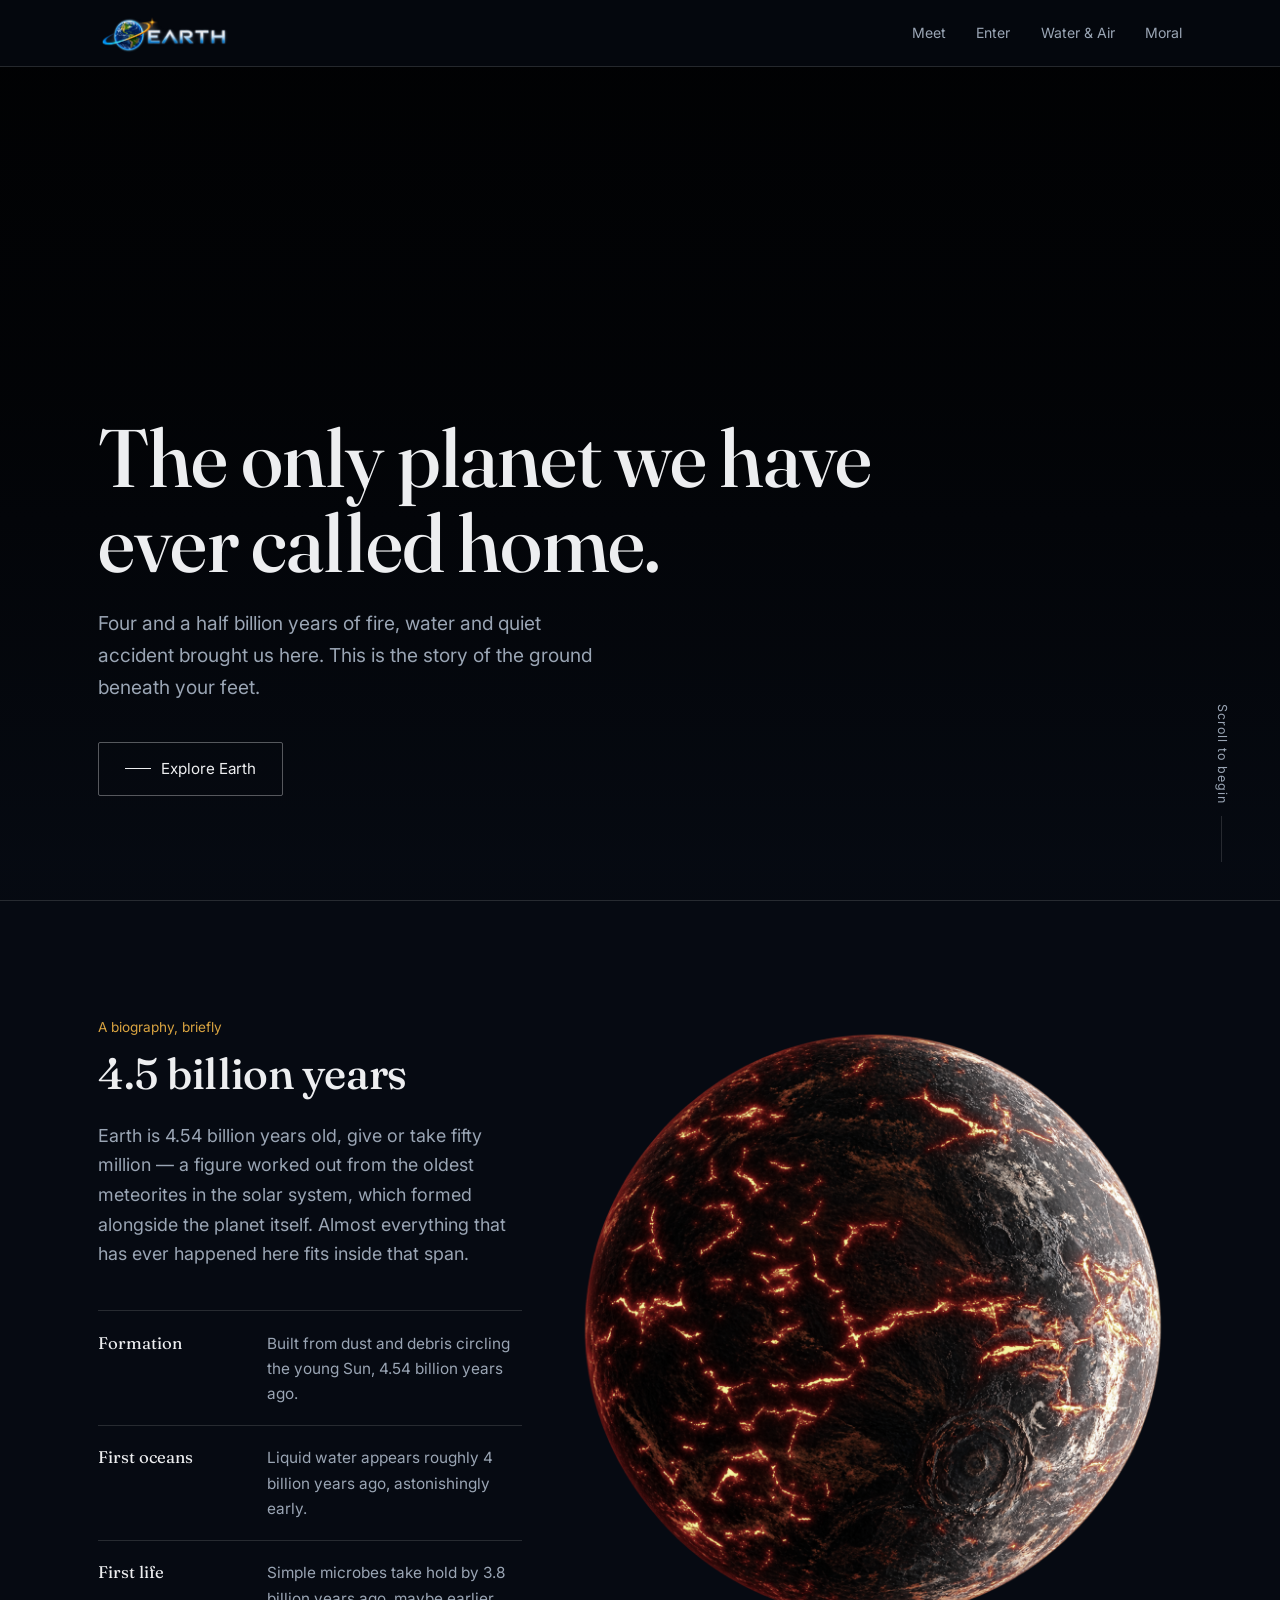
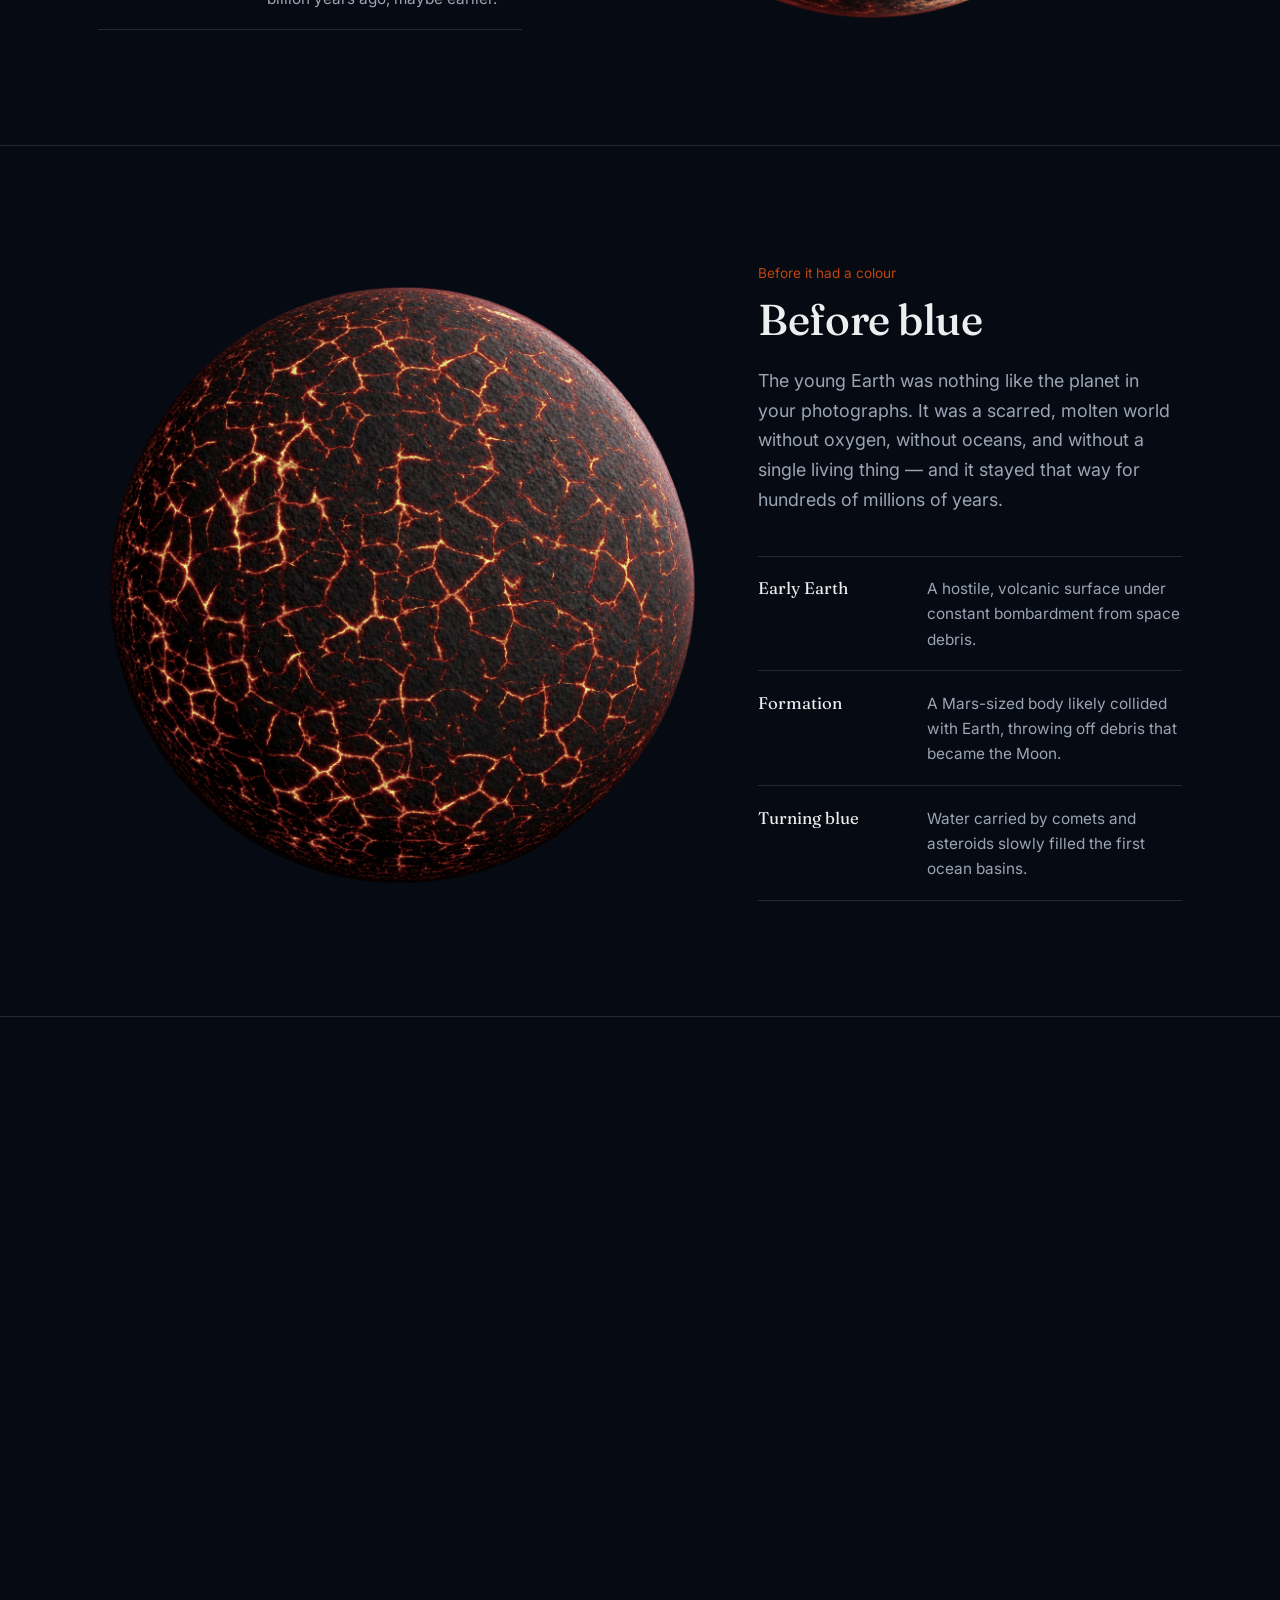
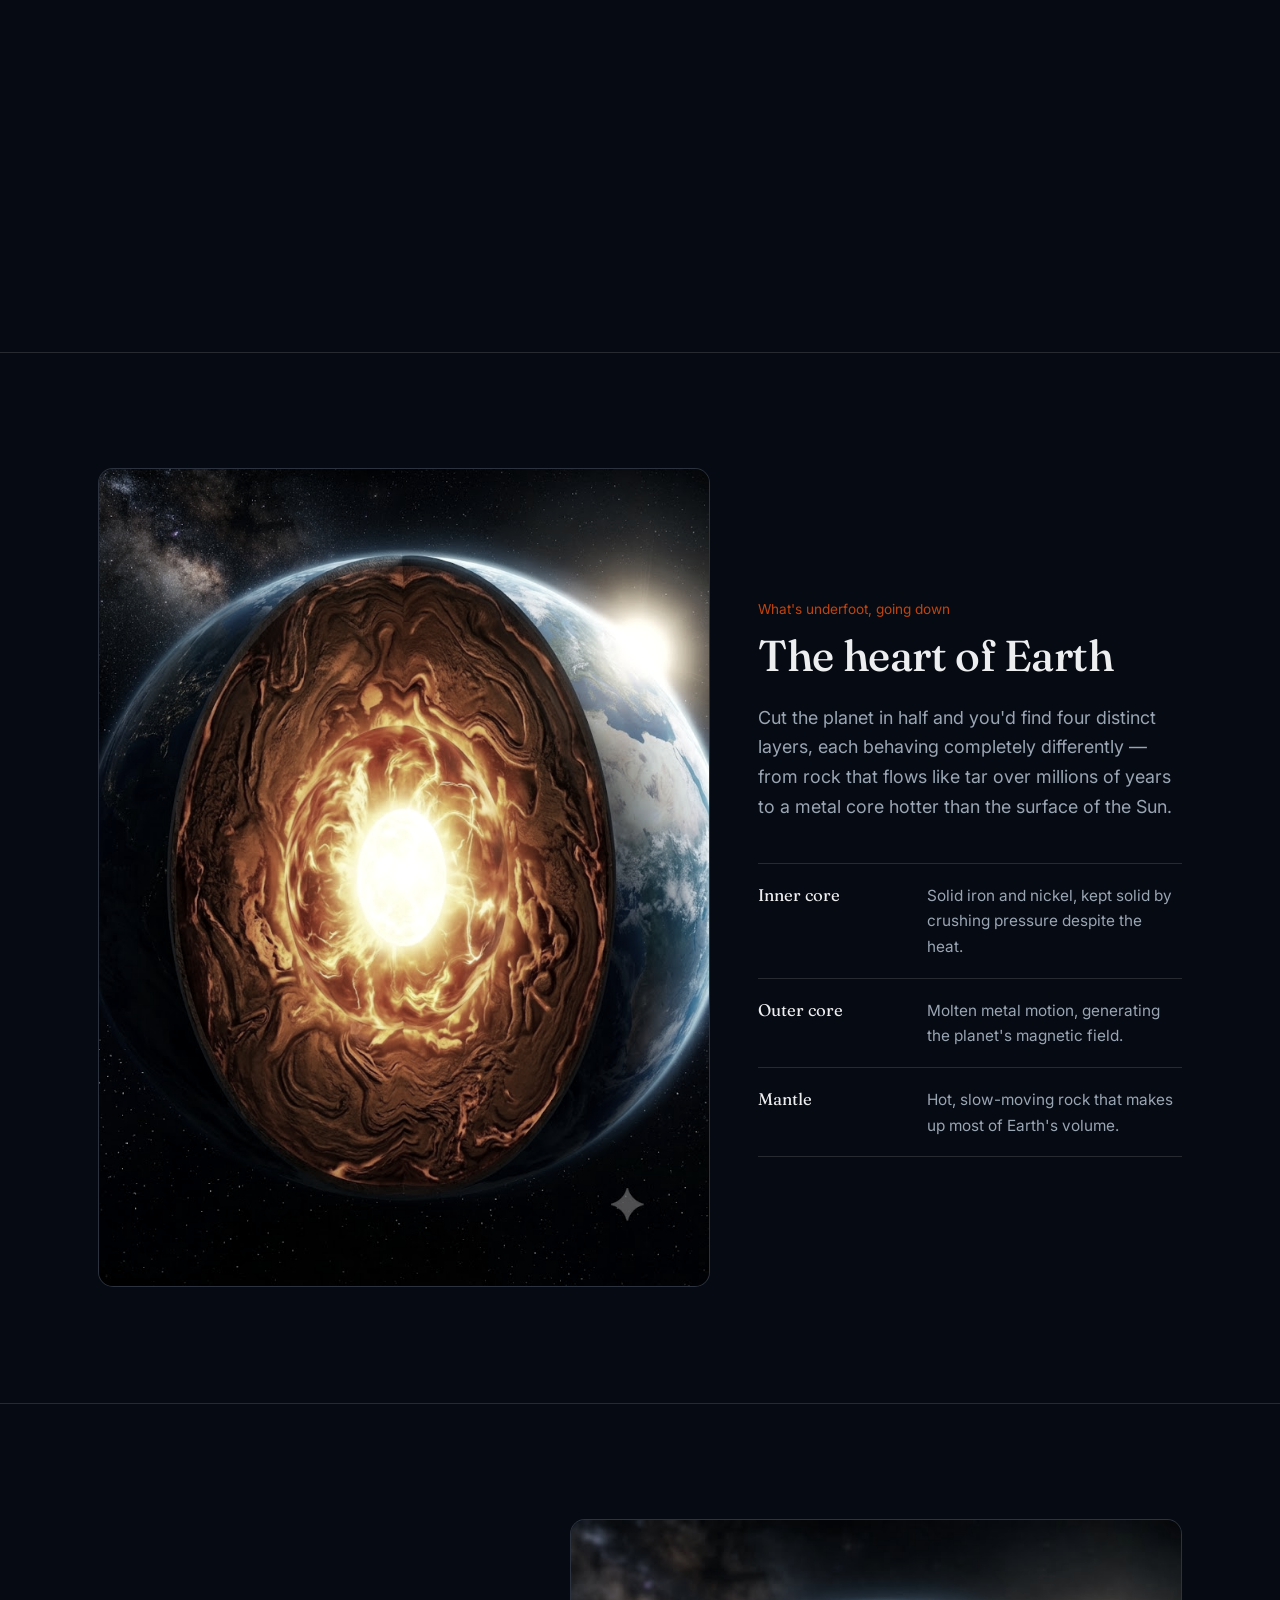
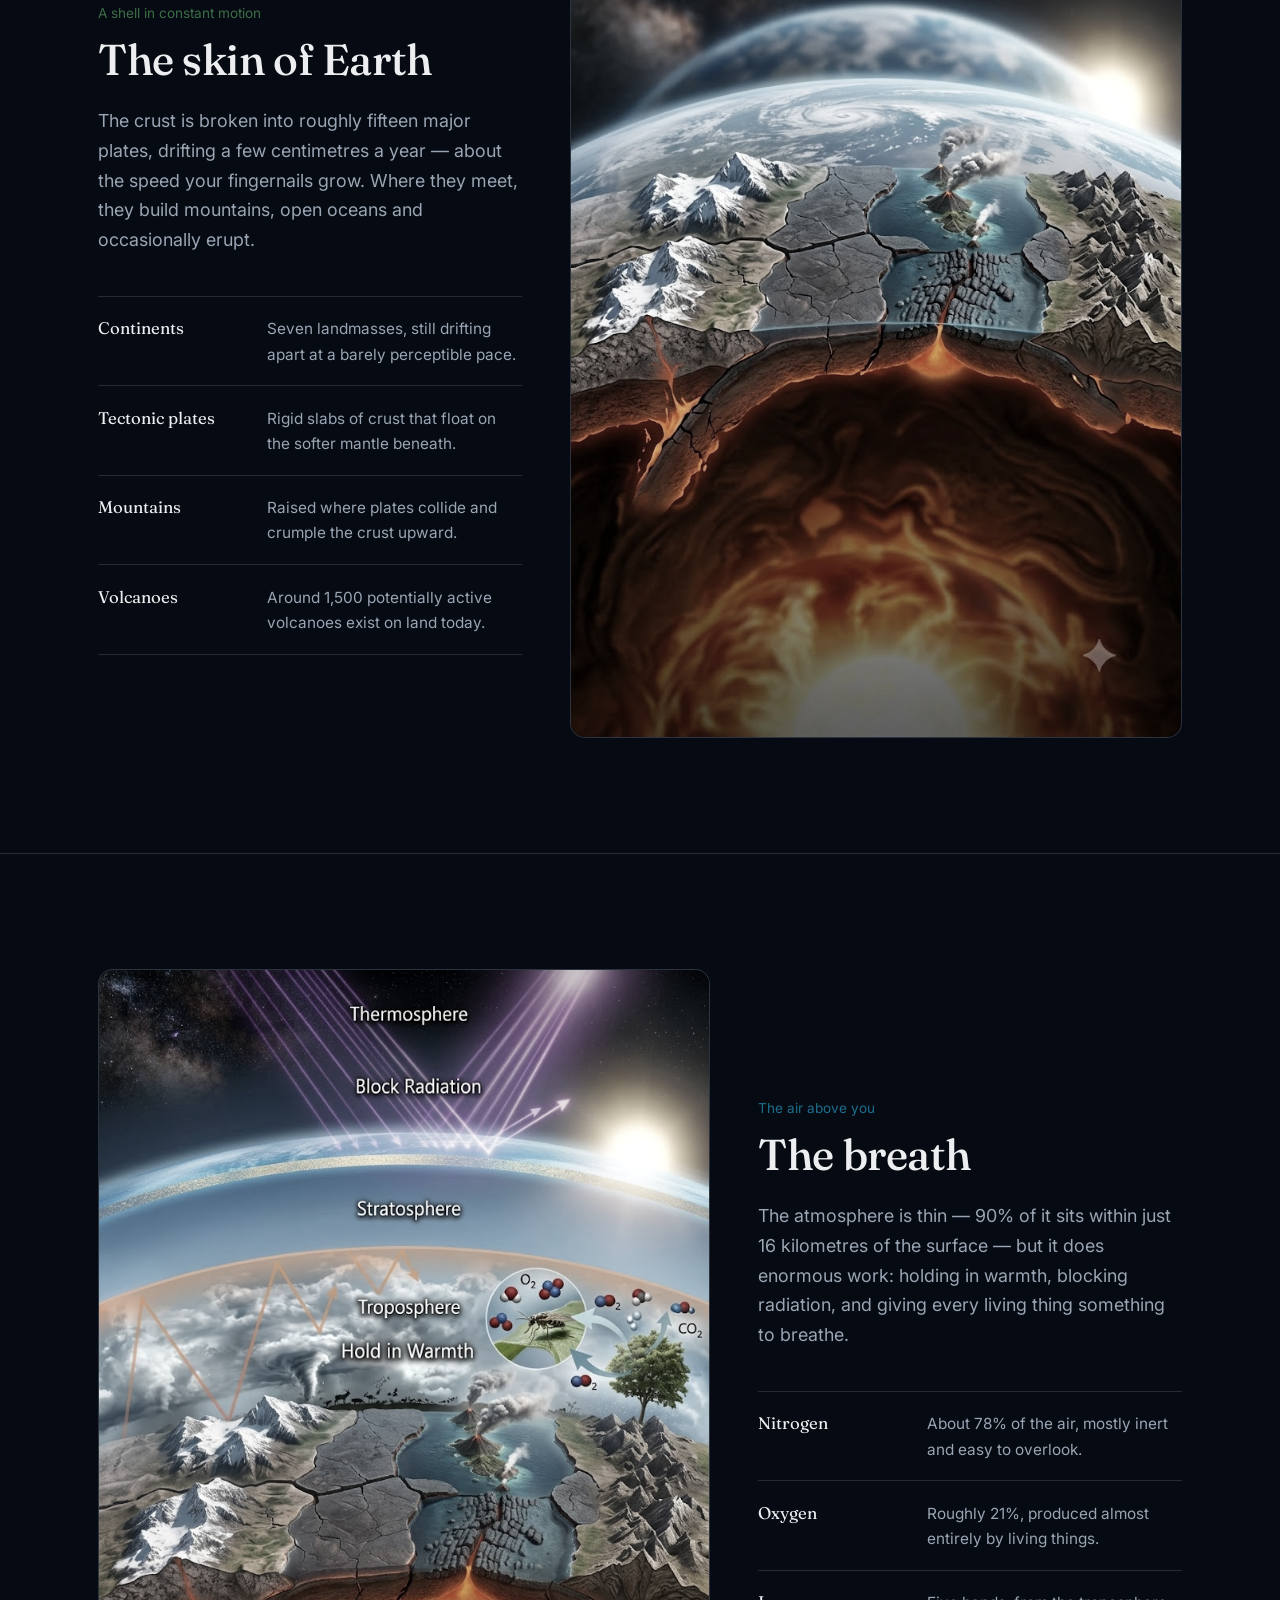
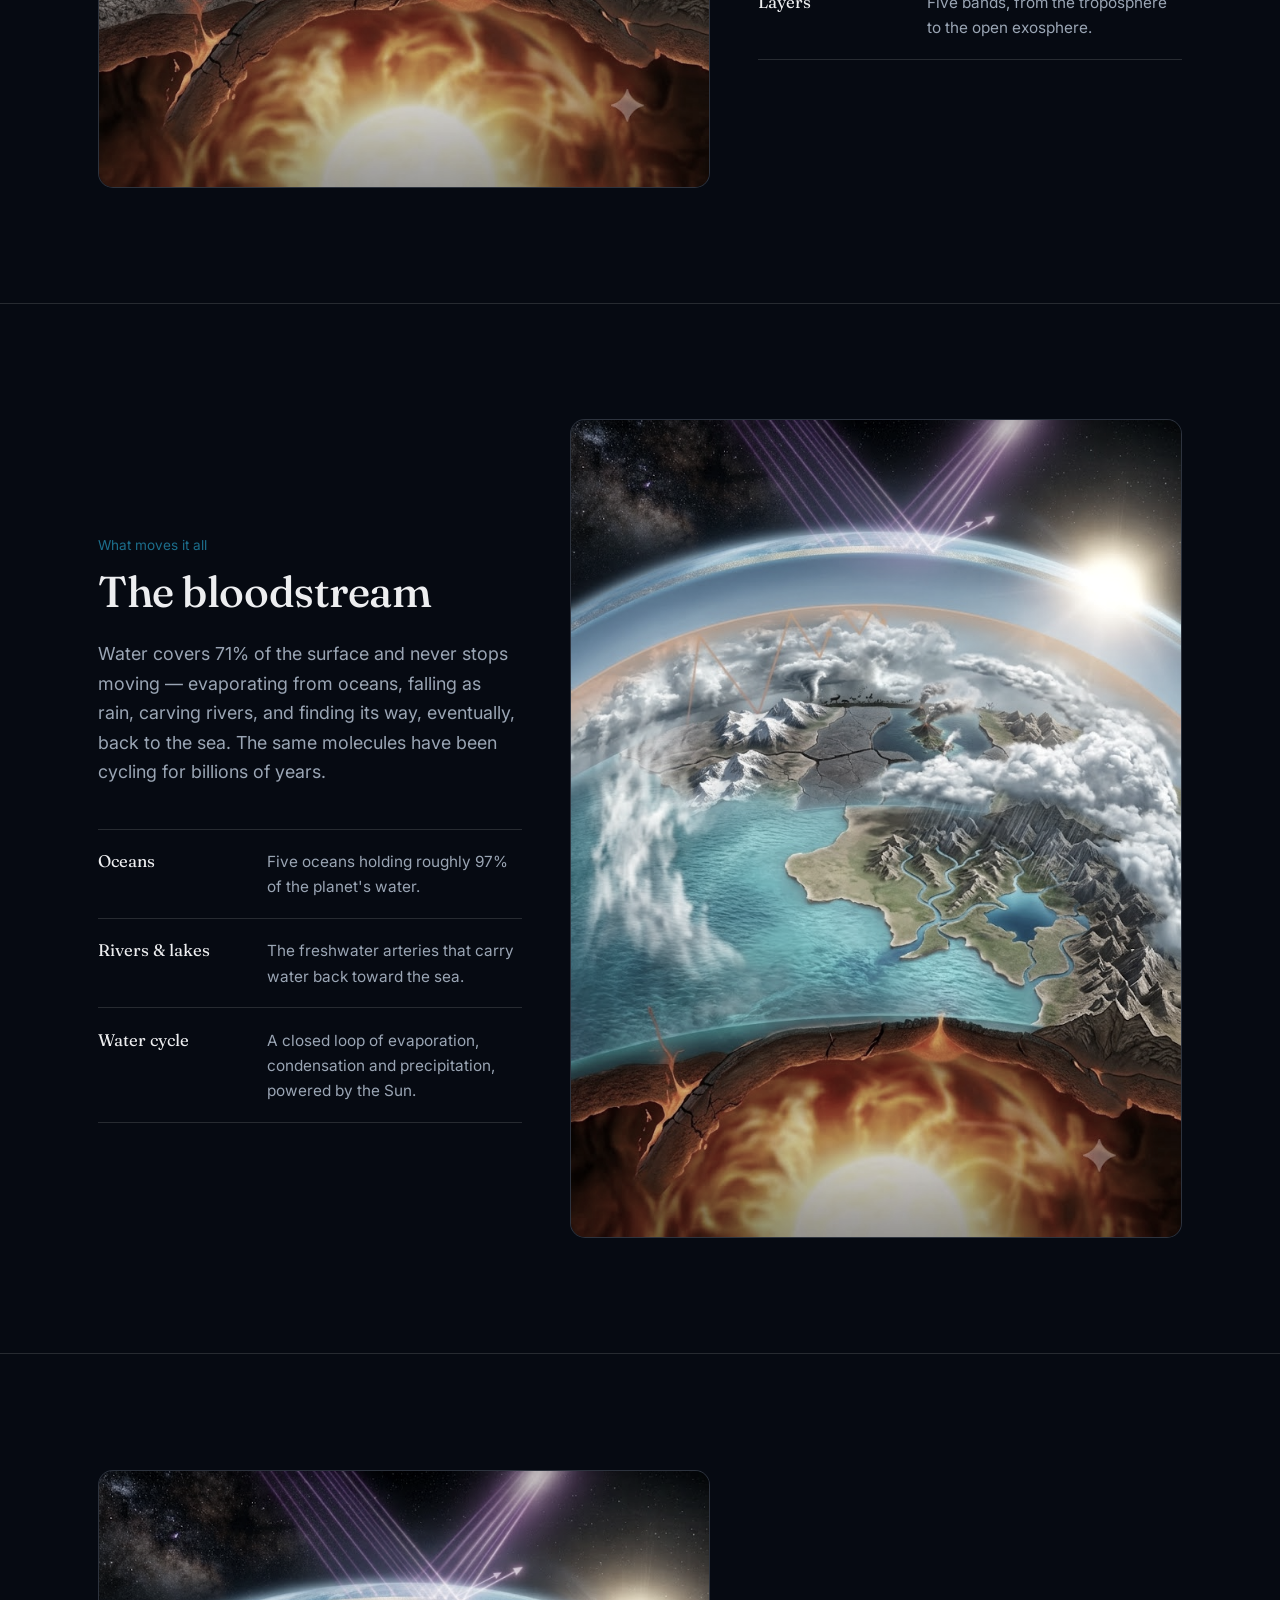
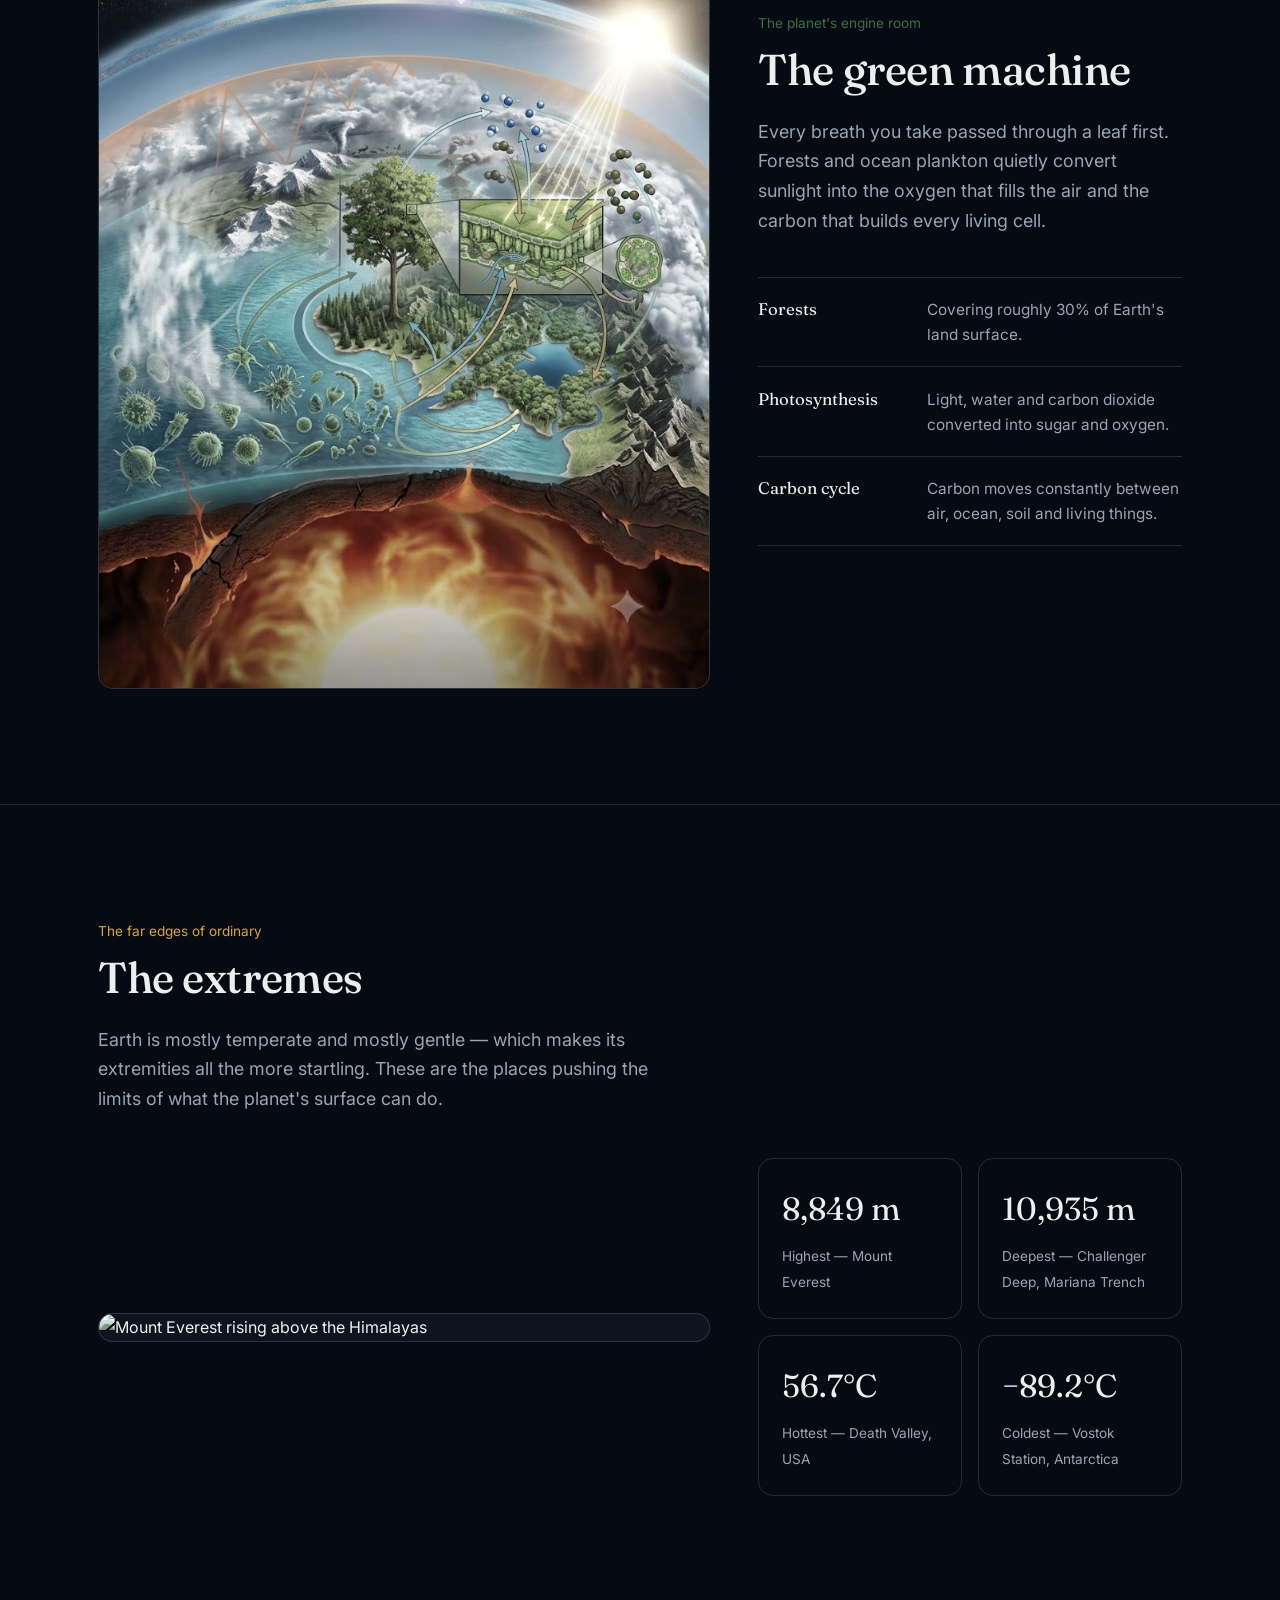
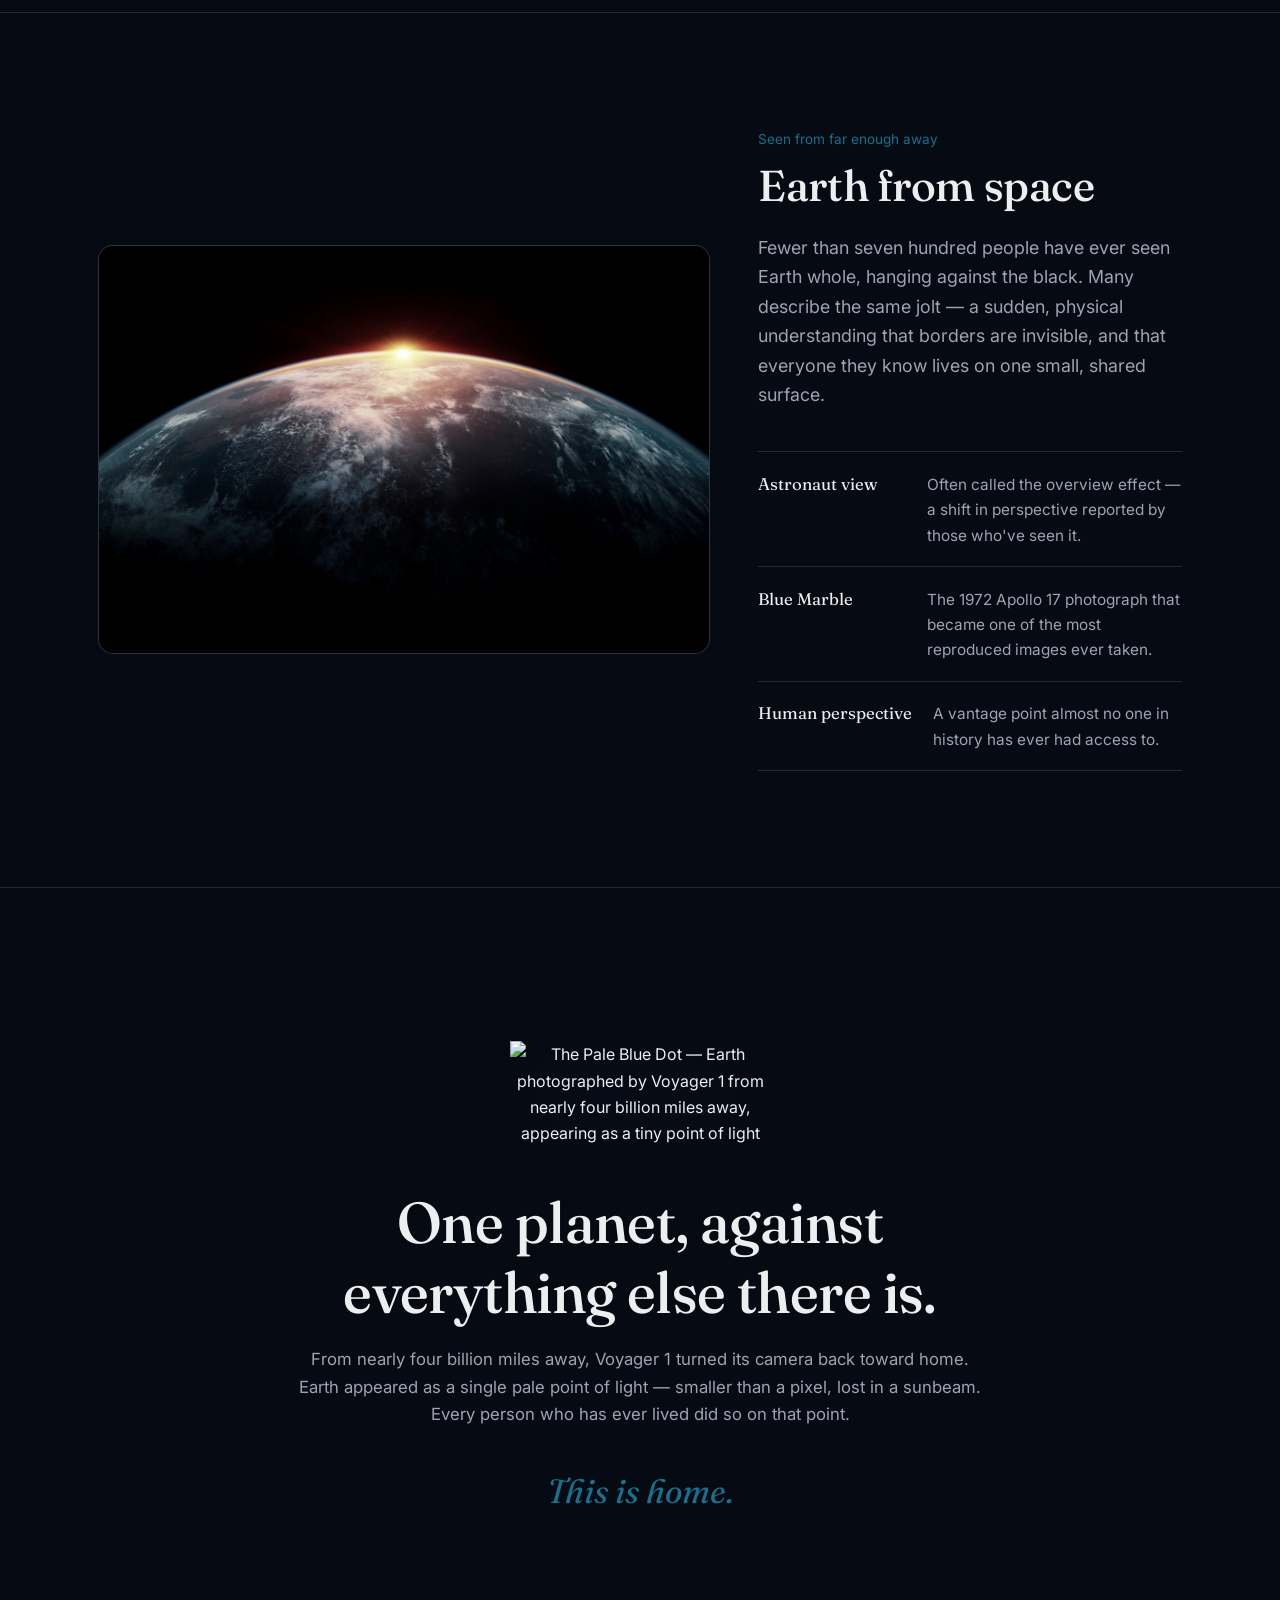
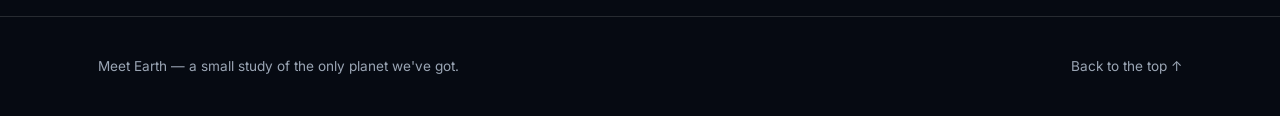
==== commit cf182b4e: "done" ====
--- a/index.html
+++ b/index.html
@@ -20,7 +20,8 @@
 
   <nav class="site-nav">
   <div class="container-narrow">
-    <a href="#top" class="brand"><span class="brand-dot"></span>Meet Earth</a>
+    <!-- <a href="#top" class="brand"><span class="brand-dot"></span>Meet Earth</a> -->
+     <img class="branda" src="img/image copy 40.png" alt="">
 
     <input type="checkbox" id="navToggle" class="nav-toggle-checkbox">
     <label for="navToggle" class="nav-toggle" aria-label="Toggle menu">
@@ -34,7 +35,7 @@
       <li><a href="earth.html">Enter</a></li>
       <li><a href="earth1.html">Water &amp; Air</a></li>
       <!-- <li><a href="#ch10">Extremes</a></li> -->
-      <li><a href="#ch12">Home</a></li>
+      <li><a href="#ch12">Moral </a></li>
     </ul>
   </div>
 </nav>
@@ -77,8 +78,8 @@
             </ul>
           </div>
           <div class="col-lg-7 reveal">
-            <div class="media-frame">
-              <img src="img/image copy 3.png" alt="">
+            <div class="media-frame1">
+              <img src="img/ChatGPT Image Sep 23, 2026, 04_05_19 PM.png" alt="">
             </div>
           </div>
         </div>
@@ -110,9 +111,9 @@
             </ul>
           </div>
           <div class="col-lg-7 reveal">
-            <div class="media-frame">
-              <img src="img/image copy 2.png" alt="">
-              <div class="cap">Earthrise, Apollo 8 — 24 December 1968</div>
+            <div class="media-frame1">
+              <img src="img/image copy 36.png" alt="">
+              <!-- <div class="cap">Earthrise, Apollo 8 — 24 December 1968</div> -->
             </div>
           </div>
         </div>
@@ -146,8 +147,8 @@
             </ul>
           </div>
           <div class="col-lg-7 reveal">
-            <div class="media-frame">
-              <img src="https://commons.wikimedia.org/wiki/Special:FilePath/Nasa%20blue%20marble.jpg?width=1400"
+            <div class="media-frame1">
+              <img src="img/image copy 37.png"
                 alt="A full-disc view of Earth showing the curve of the planet against space">
             </div>
           </div>
@@ -243,7 +244,7 @@
                 <p class="f-detail">Roughly 21%, produced almost entirely by living things.</p>
               </li>
               <li><span class="f-label">Layers</span>
-                <p class="f-detail">Five bands, from the weather-filled troposphere to the open exosphere.</p>
+                <p class="f-detail">Five bands, from the  troposphere to the open exosphere.</p>
               </li>
             </ul>
           </div>
@@ -339,7 +340,7 @@
             <div class="media-frame">
               <img src="https://commons.wikimedia.org/wiki/Special:FilePath/Everest%2C%20Himalayas.jpg?width=1400"
                 alt="Mount Everest rising above the Himalayas">
-              <div class="cap">Mount Everest, the highest point on Earth's surface</div>
+              <!-- <div class="cap">Mount Everest, the highest point on Earth's surface</div> -->
             </div>
           </div>
           <div class="col-lg-5 reveal">
--- a/css/style.css
+++ b/css/style.css
@@ -74,7 +74,10 @@
   height: 66px;
   position: relative; /* NEW — gives .nav-links a positioning anchor */
 }
-
+.branda{
+
+  width: 130px;
+}
 .brand {
   font-family: 'Fraunces', serif;
   font-weight: 600;
@@ -392,6 +395,41 @@
   background: linear-gradient(0deg, rgba(6, 10, 18, .85), transparent);
 }
 
+/* rare images */
+
+.media-frame1 {
+  position: relative;
+  overflow: hidden;
+  /* background: var(--panel); */
+  /* border: 1px solid var(--rule); */
+  border-radius: 15px;
+}
+
+.media-frame1 img {
+  width: 100%;
+  height: 100%;
+  object-fit: cover;
+  display: block;
+  filter: grayscale(55%) contrast(1.02);
+  transition: filter .6s ease, transform .8s ease;
+}
+
+.media-frame1:hover img {
+  filter: grayscale(0%) contrast(1.05);
+  transform: scale(1.035);
+}
+
+.media-frame1 .cap {
+  position: absolute;
+  left: 0;
+  right: 0;
+  bottom: 0;
+  padding: .9rem 1.1rem;
+  font-size: .78rem;
+  color: var(--mist);
+  background: linear-gradient(0deg, rgba(6, 10, 18, .85), transparent);
+}
+
 .facts {
   list-style: none;
   margin: 0;
@@ -410,7 +448,7 @@
 }
 
 .facts li:hover {
-  padding-left: 5px;
+  padding-left: 2px;
   border-color: var(--accent, var(--ocean));
 }
 
